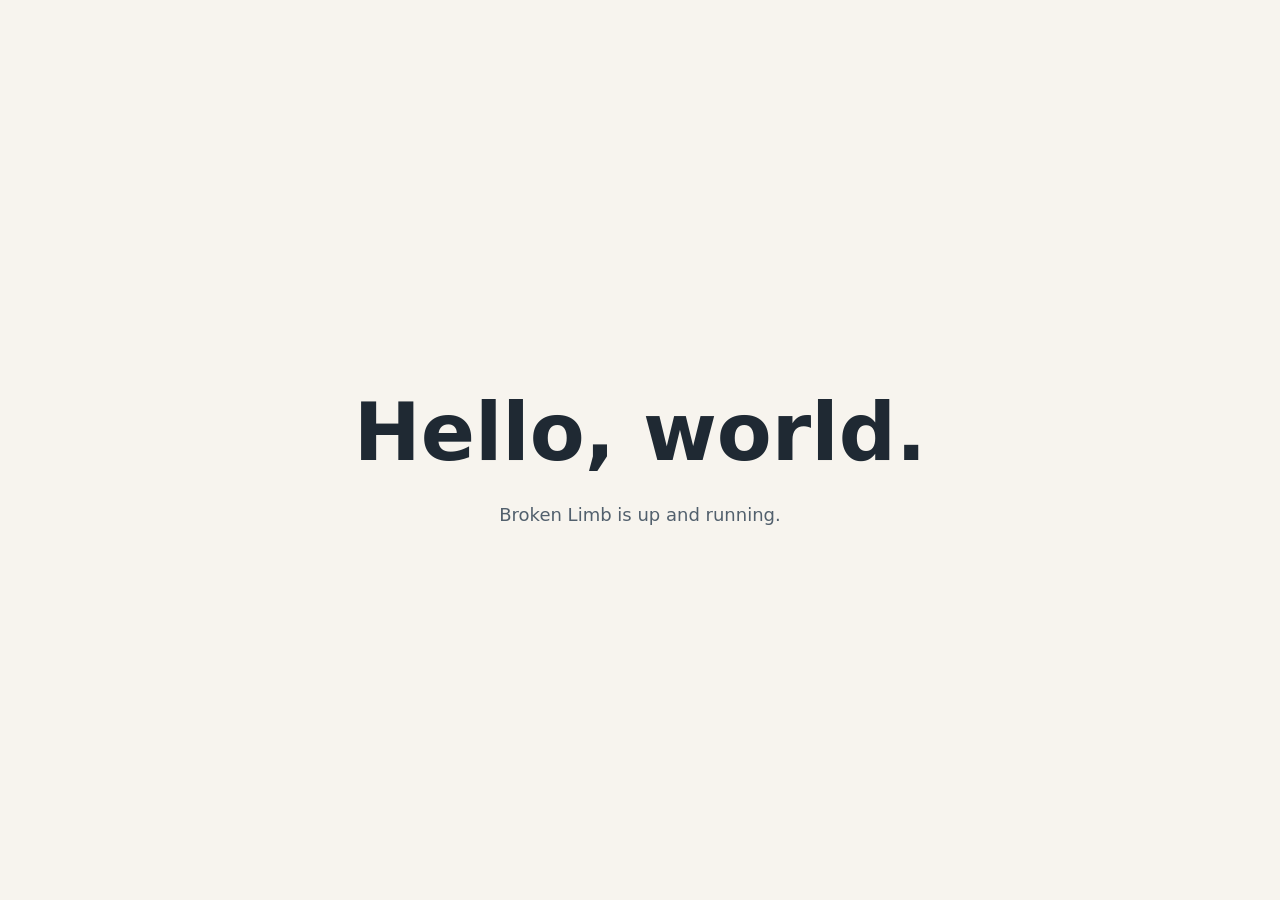
==== index.html @ b92137a3 "Add Hello World page" ====
<!doctype html>
<html lang="en">
<head>
  <meta charset="utf-8">
  <meta name="viewport" content="width=device-width, initial-scale=1">
  <title>Broken Limb</title>
  <style>
    body { margin: 0; min-height: 100vh; display: grid; place-items: center; background: #f7f4ee; color: #1f2933; font: 18px/1.5 system-ui, sans-serif; }
    main { text-align: center; padding: 2rem; }
    h1 { margin: 0 0 .5rem; font-size: clamp(2.5rem, 9vw, 5rem); }
    p { margin: 0; color: #52606d; }
  </style>
</head>
<body>
  <main>
    <h1>Hello, world.</h1>
    <p>Broken Limb is up and running.</p>
  </main>
</body>
</html>
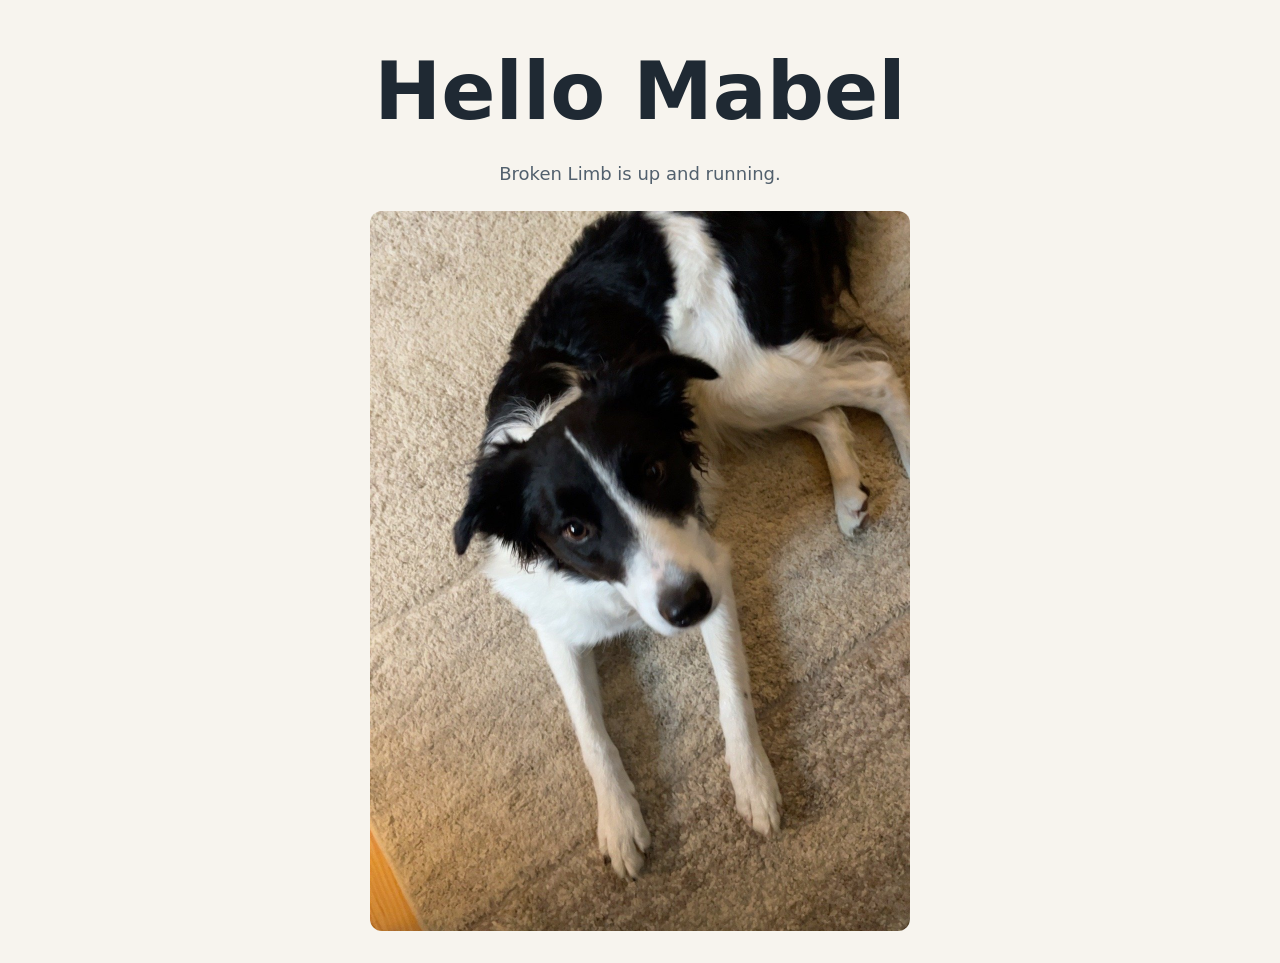
==== commit 82a189f2: "Say hello to Mabel and add her photo" ====
--- a/index.html
+++ b/index.html
@@ -8,13 +8,15 @@
     body { margin: 0; min-height: 100vh; display: grid; place-items: center; background: #f7f4ee; color: #1f2933; font: 18px/1.5 system-ui, sans-serif; }
     main { text-align: center; padding: 2rem; }
     h1 { margin: 0 0 .5rem; font-size: clamp(2.5rem, 9vw, 5rem); }
+    img { display: block; width: min(100%, 540px); height: auto; margin: 1.5rem auto 0; border-radius: 12px; }
     p { margin: 0; color: #52606d; }
   </style>
 </head>
 <body>
   <main>
-    <h1>Hello, world.</h1>
+    <h1>Hello Mabel</h1>
     <p>Broken Limb is up and running.</p>
+    <img src="mabel.jpg" alt="Mabel, a black and white Border Collie, lying on the carpet." width="1080" height="1440">
   </main>
 </body>
 </html>
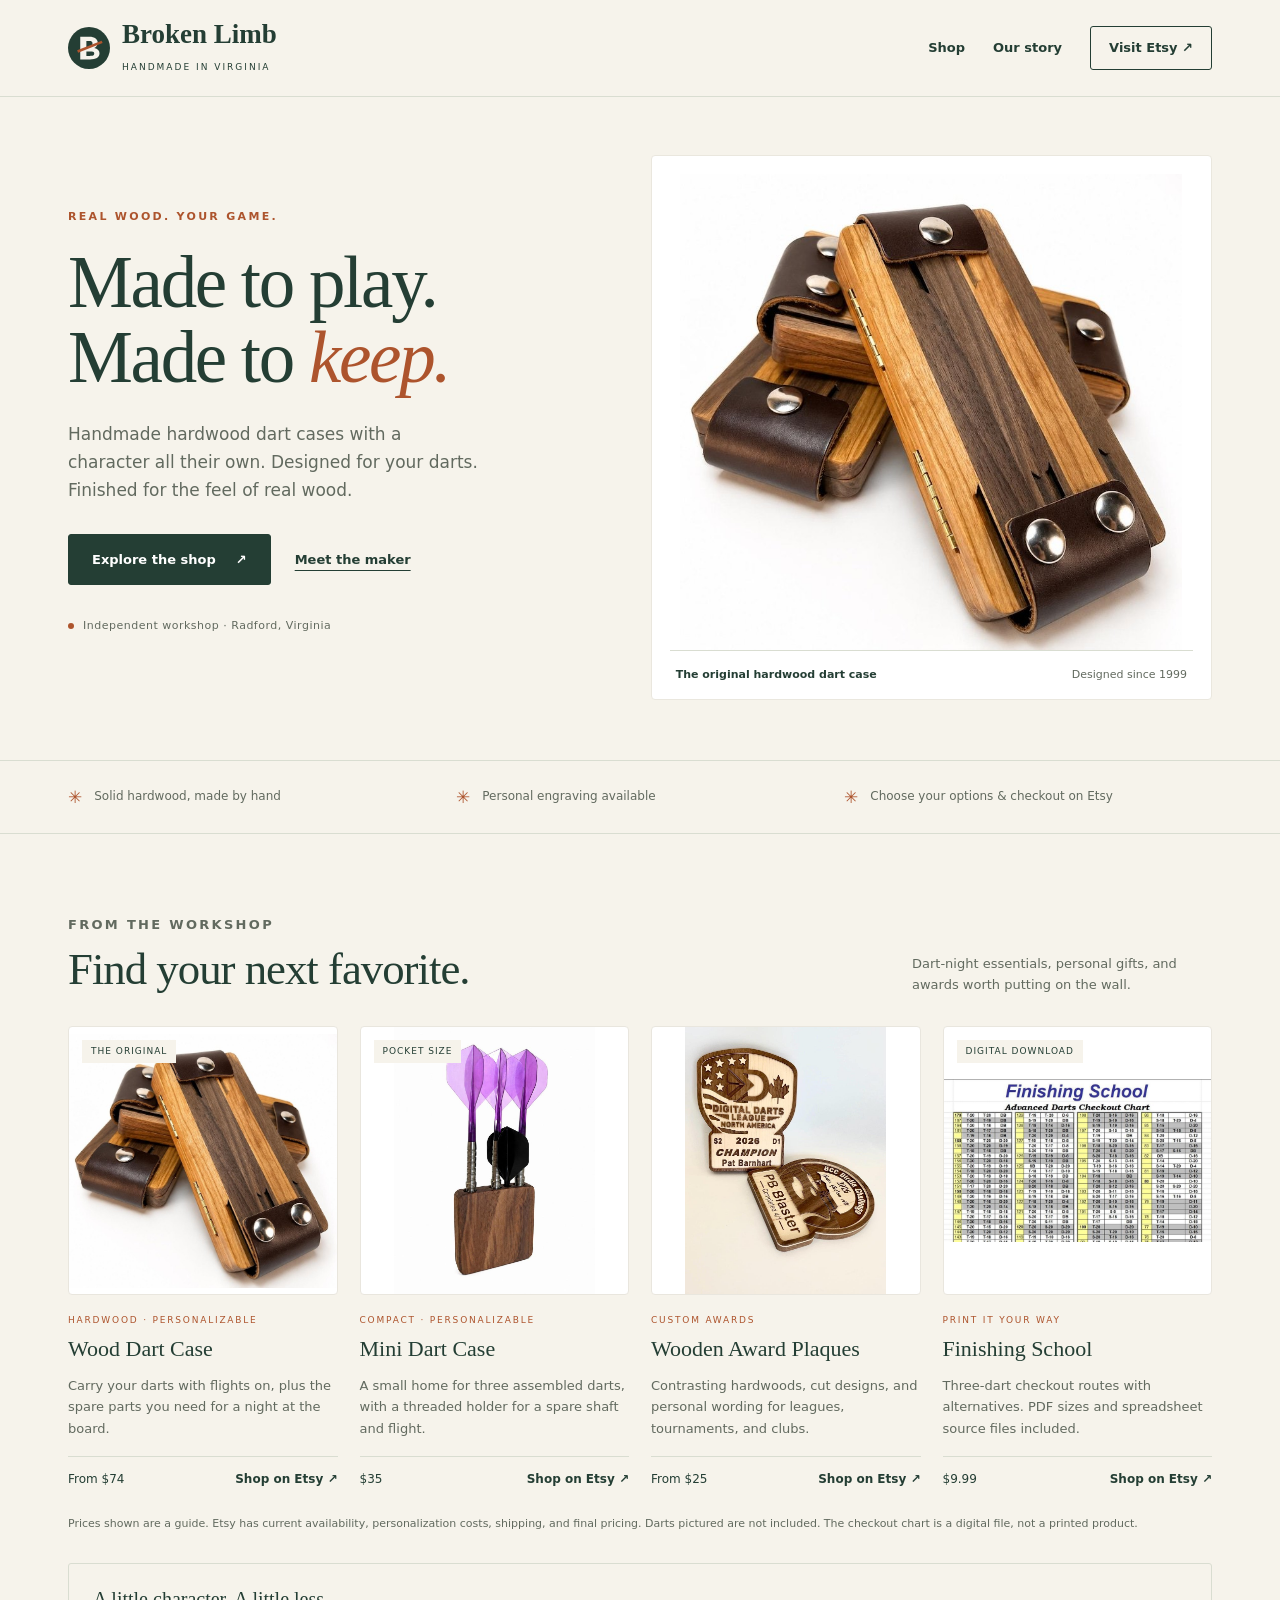
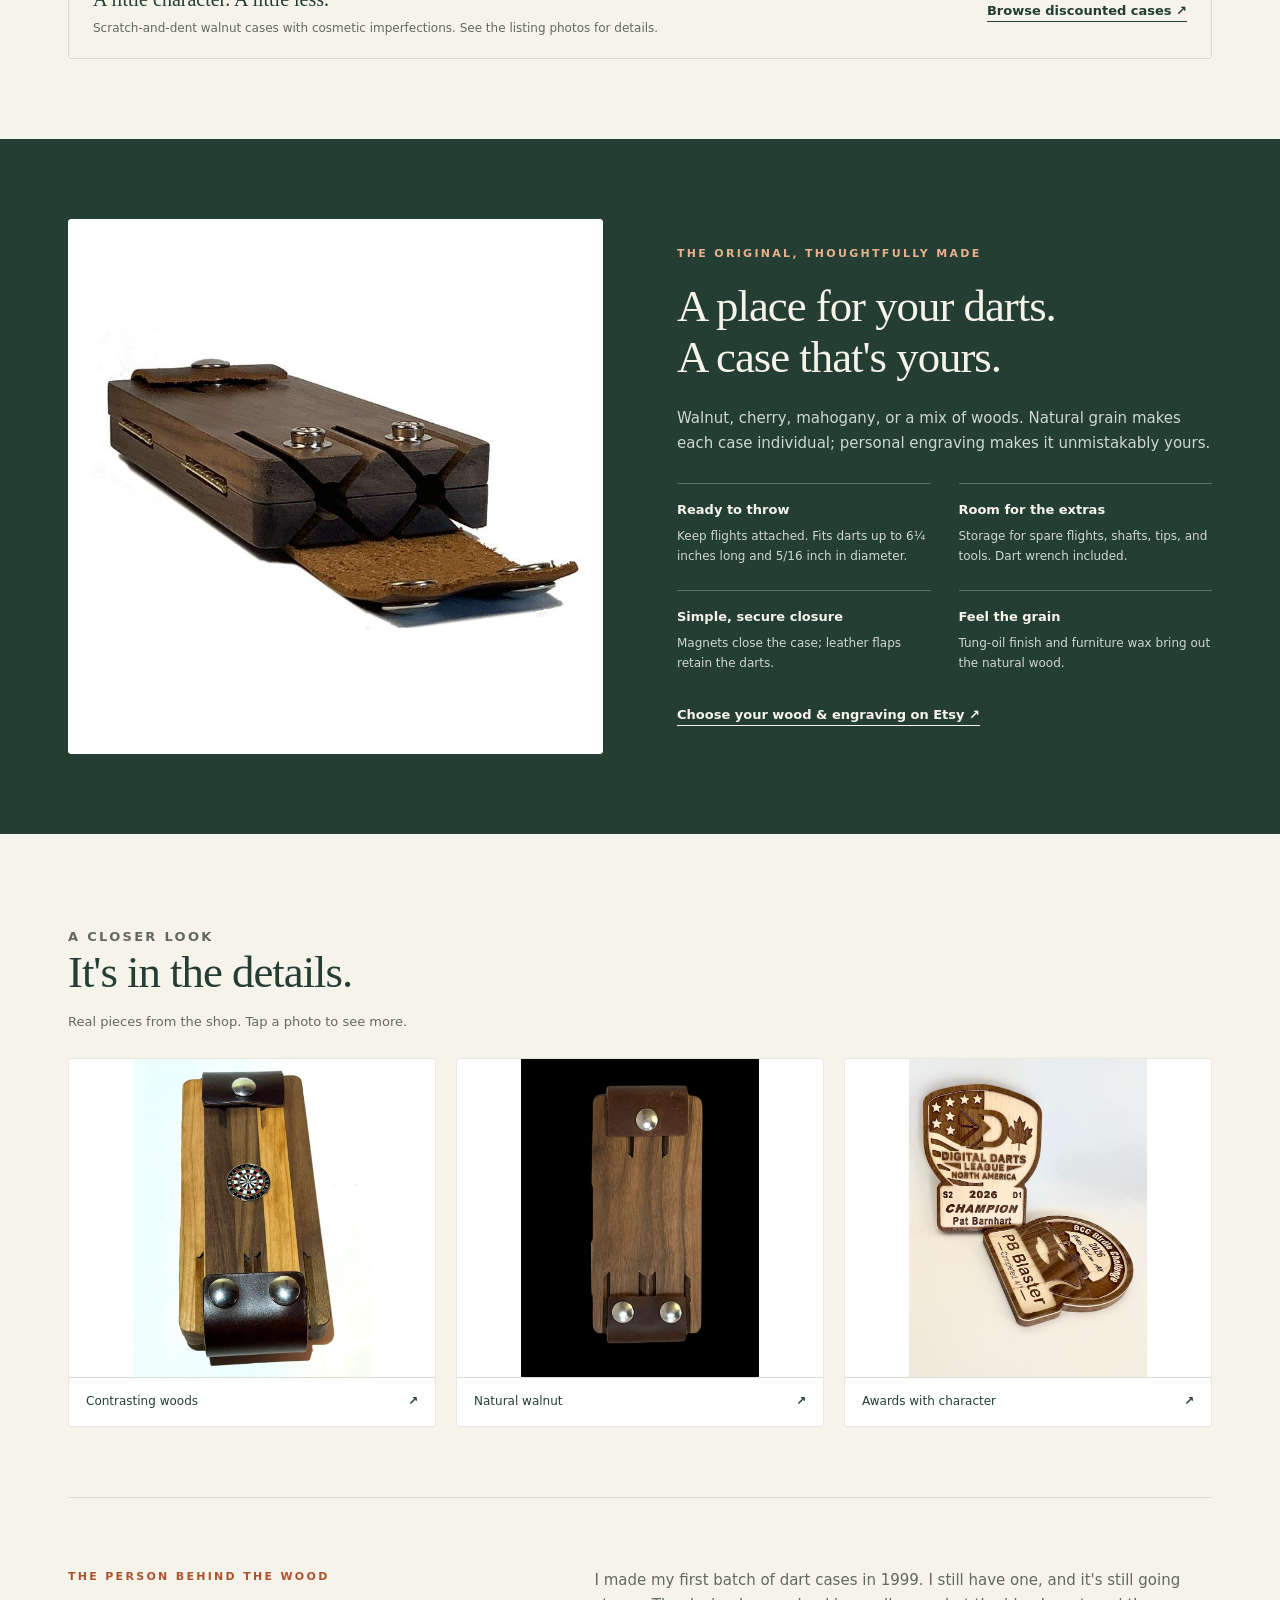
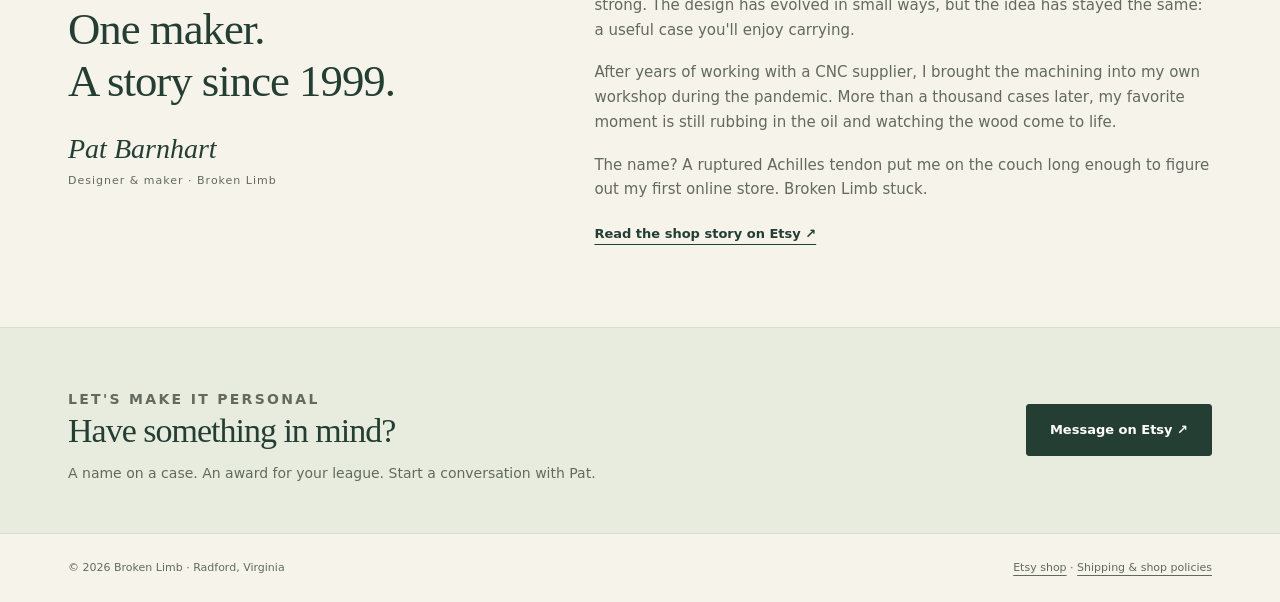
==== commit 0d791e1f: "Build Broken Limb storefront with Etsy product photos and shop story" ====
--- a/index.html
+++ b/index.html
@@ -1,22 +1,38 @@
 <!doctype html>
 <html lang="en">
 <head>
-  <meta charset="utf-8">
-  <meta name="viewport" content="width=device-width, initial-scale=1">
-  <title>Broken Limb</title>
-  <style>
-    body { margin: 0; min-height: 100vh; display: grid; place-items: center; background: #f7f4ee; color: #1f2933; font: 18px/1.5 system-ui, sans-serif; }
-    main { text-align: center; padding: 2rem; }
-    h1 { margin: 0 0 .5rem; font-size: clamp(2.5rem, 9vw, 5rem); }
-    img { display: block; width: min(100%, 540px); height: auto; margin: 1.5rem auto 0; border-radius: 12px; }
-    p { margin: 0; color: #52606d; }
-  </style>
+<meta charset="utf-8"><meta name="viewport" content="width=device-width,initial-scale=1">
+<title>Broken Limb | Handmade Wood Dart Cases & Custom Awards</title>
+<meta name="description" content="Handmade hardwood dart cases, pocket-size mini cases, custom wooden awards, and darts checkout charts from Broken Limb in Radford, Virginia. Shop on Etsy.">
+<meta name="theme-color" content="#243e34">
+<meta property="og:title" content="Broken Limb — Made for your game."><meta property="og:description" content="Handmade wood dart cases and custom awards. Designed by Pat Barnhart. Made in Virginia."><meta property="og:image" content="https://pbarnhart1.github.io/broken-limb/assets/dart-case.jpg">
+<link rel="icon" href="assets/mark.svg" type="image/svg+xml">
+<style>
+:root{--paper:#f6f3eb;--ink:#243e34;--muted:#626a5f;--line:#d9ddd1;--accent:#ad542d;--white:#fff;--serif:Georgia,'Times New Roman',serif}*{box-sizing:border-box}html{scroll-behavior:smooth;scroll-padding-top:100px}body{margin:0;background:var(--paper);color:var(--ink);font:16px/1.65 system-ui,-apple-system,BlinkMacSystemFont,'Segoe UI',sans-serif}a{color:inherit}img{display:block;width:100%;height:auto}button{font:inherit}a,button{-webkit-tap-highlight-color:transparent}a:focus-visible,button:focus-visible,summary:focus-visible{outline:3px solid var(--accent);outline-offset:5px}.skip{position:absolute;left:12px;top:-70px;background:white;padding:10px;z-index:10}.skip:focus{top:10px}.wrap{max-width:1240px;margin:auto;padding:0 48px}header{border-bottom:1px solid var(--line);background:var(--paper)}.nav{min-height:96px;display:flex;align-items:center;justify-content:space-between;gap:24px}.brand{text-decoration:none;display:flex;align-items:center;gap:12px}.brand img{width:42px;height:42px}.brand strong{font-family:var(--serif);font-size:27px;line-height:1}.brand small{display:block;letter-spacing:2px;text-transform:uppercase;font-size:9px;margin-top:8px}.navlinks{display:flex;align-items:center;gap:28px;font-size:13px;font-weight:600}.navlinks a{text-decoration:none}.navlinks a:hover{color:var(--accent)}.navlinks .navshop{border:1px solid var(--ink);padding:10px 18px;border-radius:3px}.eyebrow{font-size:11px;font-weight:700;letter-spacing:2.3px;text-transform:uppercase;color:var(--accent);margin:0 0 18px}.hero{display:grid;grid-template-columns:1fr 1.05fr;align-items:center;gap:48px;padding-top:58px;padding-bottom:60px}.hero h1{font:normal clamp(46px,5.7vw,76px)/1.03 var(--serif);letter-spacing:-2.3px;margin:0 0 25px}.hero h1 em{font-weight:normal;color:var(--accent)}.lede{max-width:420px;font-size:17px;color:var(--muted);margin:0 0 30px}.button{display:inline-flex;align-items:center;justify-content:center;gap:20px;background:var(--ink);color:white;text-decoration:none;padding:14px 23px;font-size:13px;font-weight:650;border:1px solid var(--ink);border-radius:3px;transition:background .2s}.button:hover{background:#385746}.button.light{background:var(--paper);color:var(--ink)}.button.light:hover{background:white}.textlink{font-size:13px;font-weight:650;text-underline-offset:6px}.herolinks{display:flex;align-items:center;flex-wrap:wrap;gap:24px}.made{display:flex;align-items:center;gap:9px;font-size:11px;letter-spacing:.5px;color:var(--muted);margin-top:32px}.made:before{content:'';width:6px;height:6px;border-radius:50%;background:var(--accent)}.herofigure{margin:0;background:white;border:1px solid #eae7de;padding:18px 18px 0;border-radius:4px;position:relative}.herofigure img{aspect-ratio:1.1;object-fit:contain}.herofigure figcaption{padding:15px 6px;display:flex;align-items:center;justify-content:space-between;font-size:11px;border-top:1px solid var(--line);color:var(--muted)}.herofigure figcaption strong{color:var(--ink);font-weight:600}.promise{border-top:1px solid var(--line);border-bottom:1px solid var(--line)}.promises{display:grid;grid-template-columns:repeat(3,1fr);padding-top:22px;padding-bottom:22px;gap:20px}.promises div{font-size:12px;color:var(--muted);display:flex;align-items:center;gap:12px}.promises b{font-size:17px;color:var(--accent);font-weight:400}.section{padding-top:80px;padding-bottom:80px}.sectionhead{display:flex;align-items:end;justify-content:space-between;gap:24px;margin-bottom:30px}.sectionhead .eyebrow{margin-bottom:9px}h2{font:normal clamp(32px,3.5vw,46px)/1.15 var(--serif);letter-spacing:-1px;margin:0}h3{font:normal 24px/1.2 var(--serif);margin:0}.sectionhead p{font-size:13px;color:var(--muted);max-width:300px;margin:0}.products{display:grid;grid-template-columns:repeat(4,1fr);gap:22px}.product{min-width:0}.productphoto{display:block;border:1px solid #e9e6de;background:white;border-radius:4px;overflow:hidden;position:relative}.productphoto img{aspect-ratio:1;object-fit:contain;transition:transform .25s}.productphoto:hover img{transform:scale(1.035)}.tag{position:absolute;top:13px;left:13px;background:var(--paper);padding:4px 9px;font-size:9px;letter-spacing:1px;text-transform:uppercase;z-index:1}.producttype{font-size:9px;letter-spacing:1.8px;text-transform:uppercase;color:var(--accent);margin:18px 0 8px}.product h3{font-size:22px}.product p{font-size:13px;color:var(--muted);margin:12px 0 17px}.productfoot{display:flex;align-items:center;justify-content:space-between;gap:10px;font-size:12px;border-top:1px solid var(--line);padding-top:13px}.productfoot a{font-weight:650;text-decoration:none}.productfoot a:hover{text-decoration:underline}.price{white-space:nowrap}.shopnote{font-size:11px;color:var(--muted);margin:25px 0 0}.outlet{margin-top:30px;display:flex;align-items:center;justify-content:space-between;gap:24px;padding:19px 24px;border:1px solid var(--line);border-radius:3px}.outlet p{margin:3px 0 0;font-size:12px;color:var(--muted)}.outlet strong{font-family:var(--serif);font-size:20px;font-weight:400}.detail{background:var(--ink);color:var(--paper)}.detailgrid{display:grid;grid-template-columns:1fr 1fr;gap:74px;align-items:center}.detail .eyebrow{color:#e9b08d}.detailphoto{background:white;border-radius:4px;overflow:hidden}.detailphoto img{aspect-ratio:1;object-fit:contain}.detailintro{font-size:15px;color:#ced8cc;margin:22px 0 28px}.features{display:grid;grid-template-columns:1fr 1fr;gap:24px 28px;margin-bottom:28px}.feature{border-top:1px solid #5b7064;padding-top:15px}.feature strong{font-size:13px;display:block;margin-bottom:6px}.feature span{font-size:12px;color:#ced8cc;display:block}.detail .textlink{color:var(--paper)}.galleryheading{margin-bottom:26px}.galleryheading p{color:var(--muted);font-size:13px;margin:12px 0 0}.gallery{display:grid;grid-template-columns:repeat(3,1fr);gap:20px}.gallery button{padding:0;background:white;border:1px solid #e9e6de;border-radius:4px;overflow:hidden;cursor:zoom-in;text-align:left;color:var(--ink)}.gallery img{aspect-ratio:1.15;object-fit:contain}.gallery span{display:flex;justify-content:space-between;padding:14px 17px;font-size:12px;border-top:1px solid var(--line)}.about{border-top:1px solid var(--line);padding-top:70px;display:grid;grid-template-columns:.85fr 1.15fr;gap:70px;margin-top:70px}.aboutcopy p{color:var(--muted);font-size:15px;margin:0 0 18px}.signature{font:italic 28px var(--serif);margin-top:26px}.signature small{font:11px system-ui;display:block;margin-top:9px;color:var(--muted);letter-spacing:1px}.contact{background:#e8ecdf;border-top:1px solid var(--line);border-bottom:1px solid var(--line)}.contactgrid{padding-top:48px;padding-bottom:48px;display:flex;justify-content:space-between;align-items:center;gap:35px}.contact h2{font-size:34px}.contact p{font-size:14px;color:var(--muted);margin:12px 0 0}.foot{padding-top:25px;padding-bottom:25px;display:flex;align-items:center;justify-content:space-between;font-size:11px;color:var(--muted);gap:20px}.foot a{text-underline-offset:4px}dialog{border:0;padding:20px;border-radius:5px;background:var(--paper);max-width:min(850px,92vw);max-height:92vh}dialog::backdrop{background:#10291fca}dialog img{width:auto;max-width:100%;max-height:70vh;margin:auto}dialog .dialogbar{display:flex;align-items:center;justify-content:space-between;gap:22px;margin-bottom:15px;font-size:13px}dialog button{padding:6px 13px;cursor:pointer;border:1px solid var(--ink);background:transparent;color:var(--ink);border-radius:3px}
+@media(max-width:1000px){.wrap{padding-left:30px;padding-right:30px}.hero{gap:30px}.products{grid-template-columns:repeat(2,1fr);gap:35px 24px}.detailgrid{gap:38px}}@media(max-width:650px){.wrap{padding-left:22px;padding-right:22px}.nav{min-height:82px;gap:14px}.brand strong{font-size:23px}.brand img{width:33px;height:33px}.brand small{font-size:8px;letter-spacing:1.2px}.navlinks{gap:15px;font-size:12px}.navlinks .navshop{display:none}.hero{grid-template-columns:1fr;padding-top:40px;padding-bottom:36px;gap:32px}.hero h1{font-size:56px}.lede{font-size:16px;max-width:100%}.herofigure img{aspect-ratio:1.2}.promises{grid-template-columns:1fr;padding-top:20px;padding-bottom:20px;gap:12px}.section{padding-top:50px;padding-bottom:50px}.sectionhead{display:block}.sectionhead p{margin-top:16px;max-width:100%}.products{gap:29px 15px}.product h3{font-size:20px}.product p{font-size:12px}.productfoot{display:block;font-size:12px}.price{display:block;margin-bottom:7px}.tag{font-size:8px;top:8px;left:8px}.outlet{align-items:start;flex-direction:column;gap:12px;padding:18px}.detailgrid{grid-template-columns:1fr;gap:32px}.detailphoto img{aspect-ratio:1.25}.features{gap:20px}.gallery{grid-template-columns:1fr}.gallery img{aspect-ratio:1.2}.about{grid-template-columns:1fr;gap:25px;margin-top:45px;padding-top:45px}.contactgrid{display:block;padding-top:38px;padding-bottom:38px}.contact .button{margin-top:23px}.foot{align-items:start;flex-direction:column;gap:8px}.hero h1{letter-spacing:-1.5px}}@media(prefers-reduced-motion:reduce){html{scroll-behavior:auto}*{transition:none!important}}
+</style>
 </head>
 <body>
-  <main>
-    <h1>Hello Mabel</h1>
-    <p>Broken Limb is up and running.</p>
-    <img src="mabel.jpg" alt="Mabel, a black and white Border Collie, lying on the carpet." width="1080" height="1440">
-  </main>
-</body>
-</html>
+<a class="skip" href="#main">Skip to content</a>
+<header><div class="wrap nav"><a class="brand" href="#" aria-label="Broken Limb home"><img src="assets/mark.svg" alt="" width="42" height="42"><span><strong>Broken Limb</strong><small>Handmade in Virginia</small></span></a><nav class="navlinks" aria-label="Main navigation"><a href="#shop">Shop</a><a href="#story">Our story</a><a class="navshop" href="https://www.etsy.com/shop/BrokenLimb">Visit Etsy ↗</a></nav></div></header>
+<main id="main">
+<section class="wrap hero" aria-labelledby="hero-title"><div><p class="eyebrow">Real wood. Your game.</p><h1 id="hero-title">Made to play.<br>Made to <em>keep.</em></h1><p class="lede">Handmade hardwood dart cases with a character all their own. Designed for your darts. Finished for the feel of real wood.</p><div class="herolinks"><a class="button" href="#shop">Explore the shop <span aria-hidden="true">↗</span></a><a class="textlink" href="#story">Meet the maker</a></div><p class="made">Independent workshop · Radford, Virginia</p></div><figure class="herofigure"><img src="assets/dart-case.jpg" alt="Three handcrafted wood dart cases with contrasting wood grain and leather closures" width="794" height="794" fetchpriority="high"><figcaption><strong>The original hardwood dart case</strong><span>Designed since 1999</span></figcaption></figure></section>
+<div class="promise"><div class="wrap promises"><div><b aria-hidden="true">✳</b> Solid hardwood, made by hand</div><div><b aria-hidden="true">✳</b> Personal engraving available</div><div><b aria-hidden="true">✳</b> Choose your options & checkout on Etsy</div></div></div>
+<section id="shop" class="wrap section" aria-labelledby="shop-title"><div class="sectionhead"><div><p class="eyebrow">From the workshop</p><h2 id="shop-title">Find your next favorite.</h2></div><p>Dart-night essentials, personal gifts, and awards worth putting on the wall.</p></div>
+<div class="products">
+<article class="product"><a class="productphoto" href="https://www.etsy.com/listing/482516298/custom-wood-dart-case-by-broken-limb" aria-label="Shop hardwood dart cases on Etsy"><span class="tag">The original</span><img src="assets/dart-case.jpg" alt="Full-size hardwood dart cases with leather flaps" loading="lazy"></a><div class="producttype">Hardwood · Personalizable</div><h3>Wood Dart Case</h3><p>Carry your darts with flights on, plus the spare parts you need for a night at the board.</p><div class="productfoot"><span class="price">From $74</span><a href="https://www.etsy.com/listing/482516298/custom-wood-dart-case-by-broken-limb">Shop on Etsy ↗</a></div></article>
+<article class="product"><a class="productphoto" href="https://www.etsy.com/listing/4564079966/custom-mini-dart-case-by-broken-limb" aria-label="Shop mini dart cases on Etsy"><span class="tag">Pocket size</span><img src="assets/mini-case.jpg" alt="Walnut mini case holding three darts with purple flights and a spare shaft" loading="lazy"></a><div class="producttype">Compact · Personalizable</div><h3>Mini Dart Case</h3><p>A small home for three assembled darts, with a threaded holder for a spare shaft and flight.</p><div class="productfoot"><span class="price">$35</span><a href="https://www.etsy.com/listing/4564079966/custom-mini-dart-case-by-broken-limb">Shop on Etsy ↗</a></div></article>
+<article class="product"><a class="productphoto" href="https://www.etsy.com/listing/4558911285/custom-wooden-award-plaque-league" aria-label="Shop custom wooden award plaques on Etsy"><img src="assets/plaques.jpg" alt="Layered wooden darts league and golf achievement award plaques" loading="lazy"></a><div class="producttype">Custom awards</div><h3>Wooden Award Plaques</h3><p>Contrasting hardwoods, cut designs, and personal wording for leagues, tournaments, and clubs.</p><div class="productfoot"><span class="price">From $25</span><a href="https://www.etsy.com/listing/4558911285/custom-wooden-award-plaque-league">Shop on Etsy ↗</a></div></article>
+<article class="product"><a class="productphoto" href="https://www.etsy.com/listing/4442777002/darts-checkout-chart-3-dart-outs-with" aria-label="Buy the digital darts checkout chart on Etsy"><span class="tag">Digital download</span><img src="assets/chart.jpg" alt="Finishing School darts checkout chart showing routes to finish a game" loading="lazy"></a><div class="producttype">Print it your way</div><h3>Finishing School</h3><p>Three-dart checkout routes with alternatives. PDF sizes and spreadsheet source files included.</p><div class="productfoot"><span class="price">$9.99</span><a href="https://www.etsy.com/listing/4442777002/darts-checkout-chart-3-dart-outs-with">Shop on Etsy ↗</a></div></article>
+</div><p class="shopnote">Prices shown are a guide. Etsy has current availability, personalization costs, shipping, and final pricing. Darts pictured are not included. The checkout chart is a digital file, not a printed product.</p>
+<div class="outlet"><div><strong>A little character. A little less.</strong><p>Scratch-and-dent walnut cases with cosmetic imperfections. See the listing photos for details.</p></div><a class="textlink" href="https://www.etsy.com/listing/4406843779/scratch-and-dent-walnut-dart-case-by">Browse discounted cases ↗</a></div></section>
+<section class="detail section" aria-labelledby="detail-title"><div class="wrap detailgrid"><div class="detailphoto"><img src="assets/case-open.jpg" alt="Side view of a wood dart case with its leather flap open" loading="lazy"></div><div><p class="eyebrow">The original, thoughtfully made</p><h2 id="detail-title">A place for your darts.<br>A case that's yours.</h2><p class="detailintro">Walnut, cherry, mahogany, or a mix of woods. Natural grain makes each case individual; personal engraving makes it unmistakably yours.</p><div class="features"><div class="feature"><strong>Ready to throw</strong><span>Keep flights attached. Fits darts up to 6¼ inches long and 5/16 inch in diameter.</span></div><div class="feature"><strong>Room for the extras</strong><span>Storage for spare flights, shafts, tips, and tools. Dart wrench included.</span></div><div class="feature"><strong>Simple, secure closure</strong><span>Magnets close the case; leather flaps retain the darts.</span></div><div class="feature"><strong>Feel the grain</strong><span>Tung-oil finish and furniture wax bring out the natural wood.</span></div></div><a class="textlink" href="https://www.etsy.com/listing/482516298/custom-wood-dart-case-by-broken-limb">Choose your wood & engraving on Etsy ↗</a></div></div></section>
+<section class="wrap section" aria-labelledby="gallery-title"><div class="galleryheading"><p class="eyebrow">A closer look</p><h2 id="gallery-title">It's in the details.</h2><p>Real pieces from the shop. Tap a photo to see more.</p></div><div class="gallery"><button type="button" data-photo="assets/multi-wood.jpg" data-caption="Contrasting woods & a dartboard emblem"><img src="assets/multi-wood.jpg" alt="Multi-wood dart case with a dartboard emblem and leather flaps" loading="lazy"><span>Contrasting woods <b aria-hidden="true">↗</b></span></button><button type="button" data-photo="assets/walnut.jpg" data-caption="Walnut grain & leather details"><img src="assets/walnut.jpg" alt="Walnut dart case with visible grain and leather closures" loading="lazy"><span>Natural walnut <b aria-hidden="true">↗</b></span></button><button type="button" data-photo="assets/plaques.jpg" data-caption="Custom awards in layered hardwood"><img src="assets/plaques.jpg" alt="Custom hardwood plaques for darts and golf" loading="lazy"><span>Awards with character <b aria-hidden="true">↗</b></span></button></div>
+<div id="story" class="about"><div><p class="eyebrow">The person behind the wood</p><h2>One maker.<br>A story since 1999.</h2><div class="signature">Pat Barnhart<small>Designer & maker · Broken Limb</small></div></div><div class="aboutcopy"><p>I made my first batch of dart cases in 1999. I still have one, and it's still going strong. The design has evolved in small ways, but the idea has stayed the same: a useful case you'll enjoy carrying.</p><p>After years of working with a CNC supplier, I brought the machining into my own workshop during the pandemic. More than a thousand cases later, my favorite moment is still rubbing in the oil and watching the wood come to life.</p><p>The name? A ruptured Achilles tendon put me on the couch long enough to figure out my first online store. Broken Limb stuck.</p><a class="textlink" href="https://www.etsy.com/shop/BrokenLimb#about">Read the shop story on Etsy ↗</a></div></div></section>
+<section class="contact" aria-labelledby="contact-title"><div class="wrap contactgrid"><div><p class="eyebrow">Let's make it personal</p><h2 id="contact-title">Have something in mind?</h2><p>A name on a case. An award for your league. Start a conversation with Pat.</p></div><a class="button" href="https://www.etsy.com/messages/new?from_action=contact-seller&amp;recipient_id=48315808&amp;referring_id=482516298&amp;referring_type=listing&amp;with_id=48315808">Message on Etsy ↗</a></div></section>
+</main><footer class="wrap foot"><span>© 2026 Broken Limb · Radford, Virginia</span><span><a href="https://www.etsy.com/shop/BrokenLimb">Etsy shop</a> · <a href="https://www.etsy.com/shop/BrokenLimb#policies">Shipping & shop policies</a></span></footer>
+<dialog aria-labelledby="photo-title"><div class="dialogbar"><strong id="photo-title"></strong><button type="button" id="close-photo">Close ×</button></div><img id="large-photo" alt=""></dialog>
+<script>
+const dialog=document.querySelector('dialog');document.querySelectorAll('[data-photo]').forEach(button=>button.addEventListener('click',()=>{document.getElementById('large-photo').src=button.dataset.photo;document.getElementById('large-photo').alt=button.querySelector('img').alt;document.getElementById('photo-title').textContent=button.dataset.caption;dialog.showModal()}));document.getElementById('close-photo').addEventListener('click',()=>dialog.close());dialog.addEventListener('click',e=>{const r=dialog.getBoundingClientRect();if(e.clientX<r.left||e.clientX>r.right||e.clientY<r.top||e.clientY>r.bottom)dialog.close()});
+</script>
+</body></html>
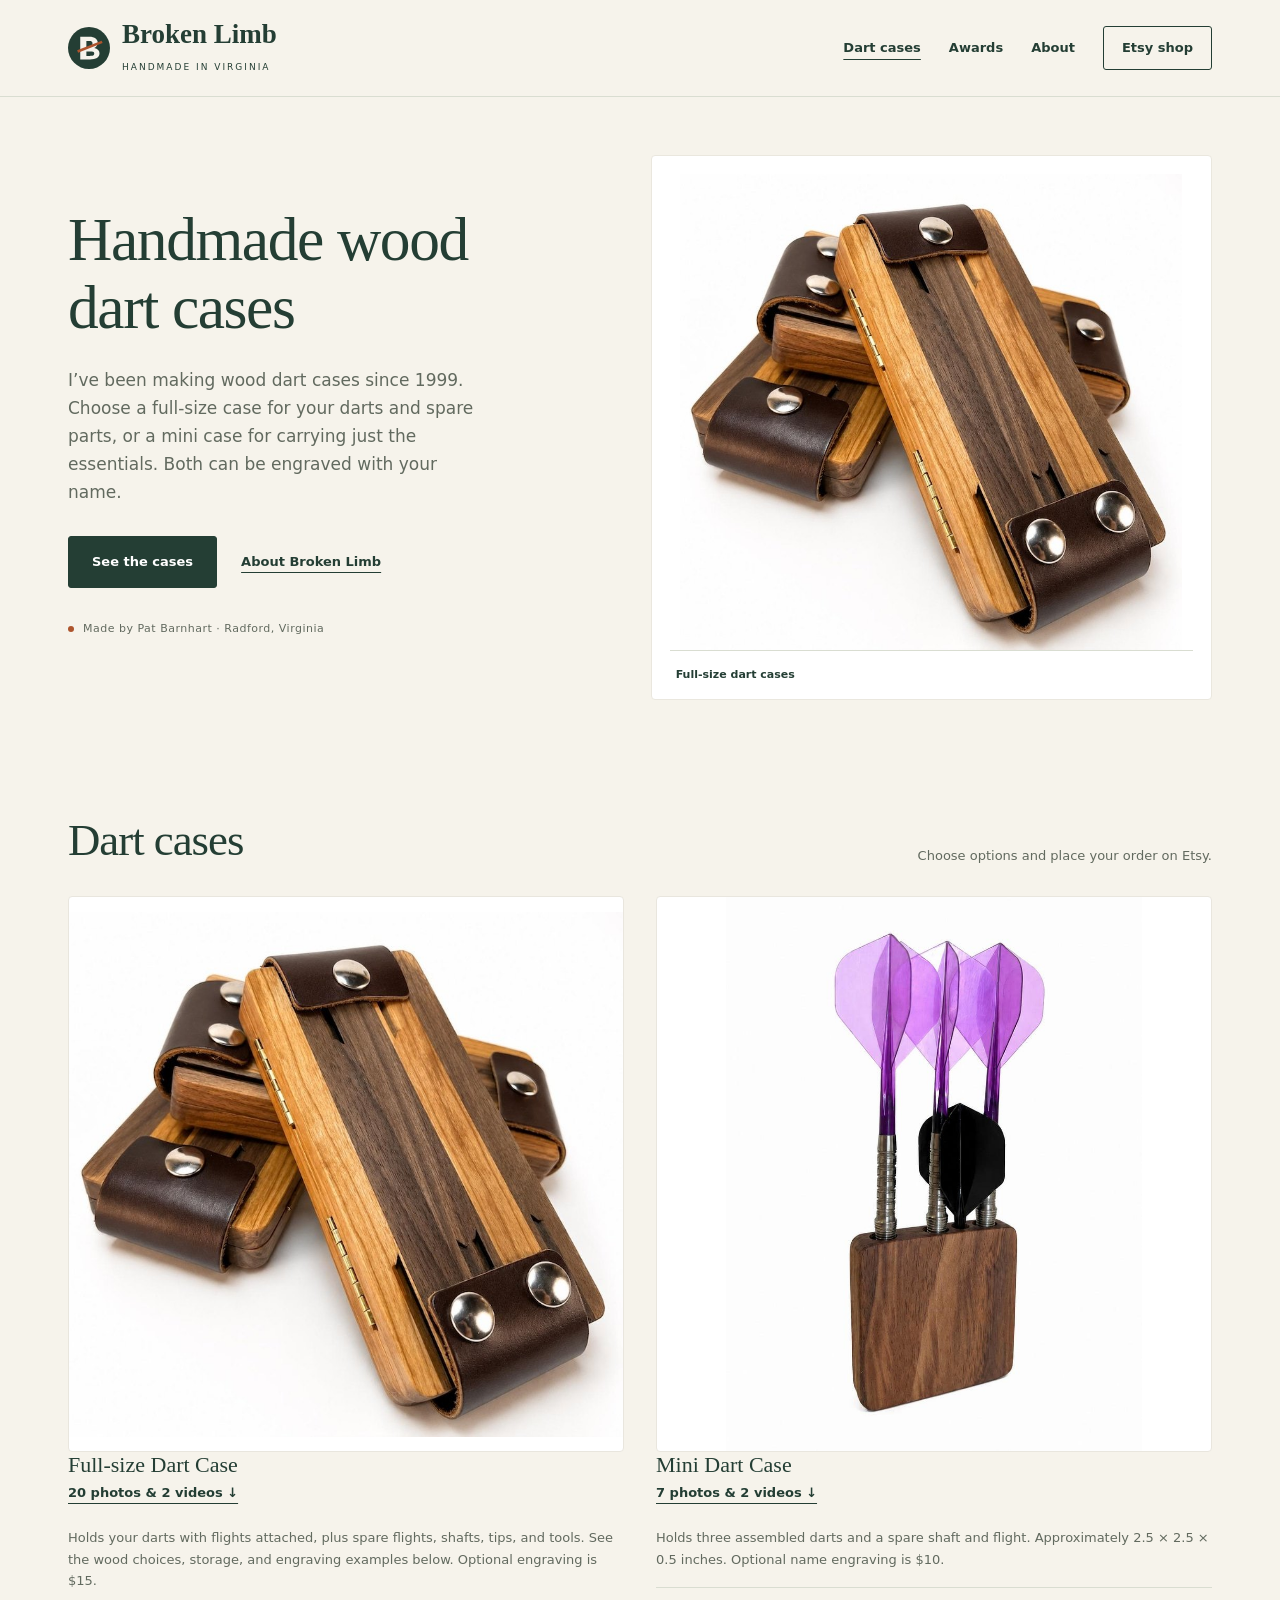
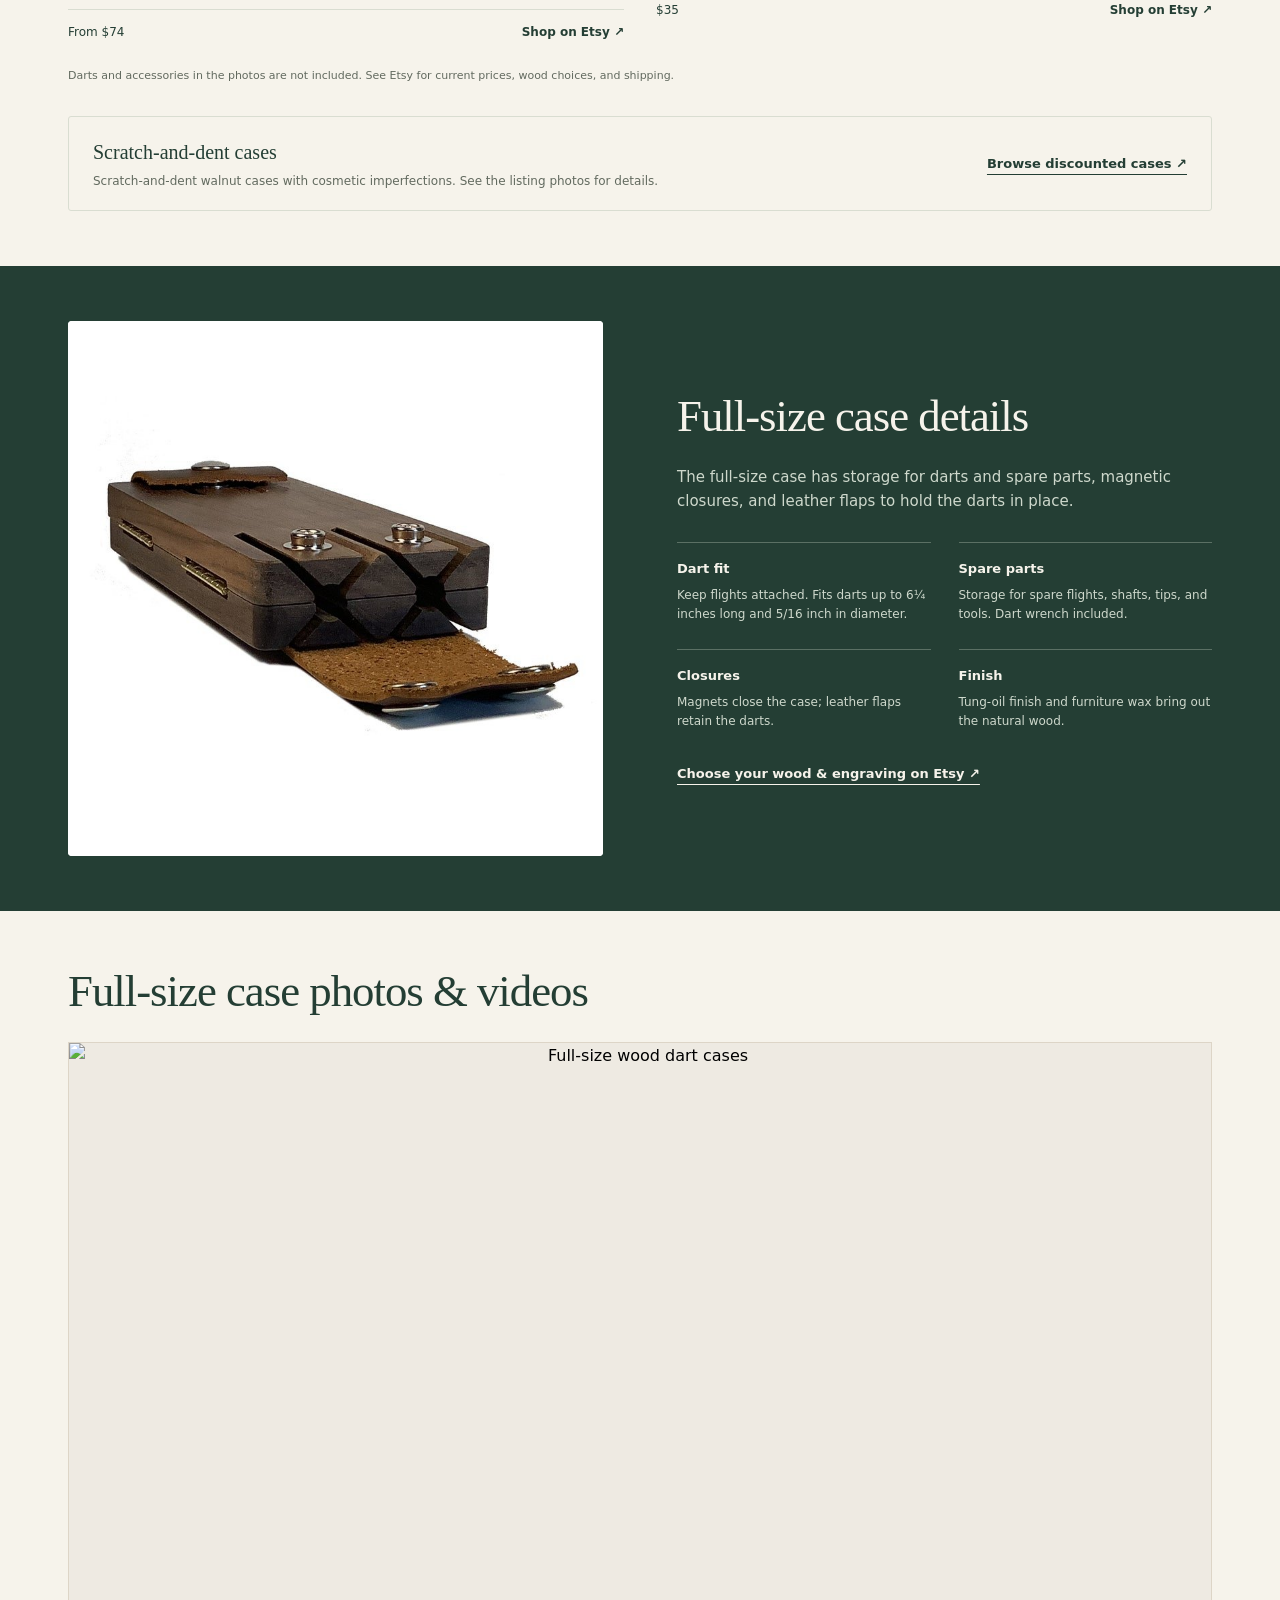
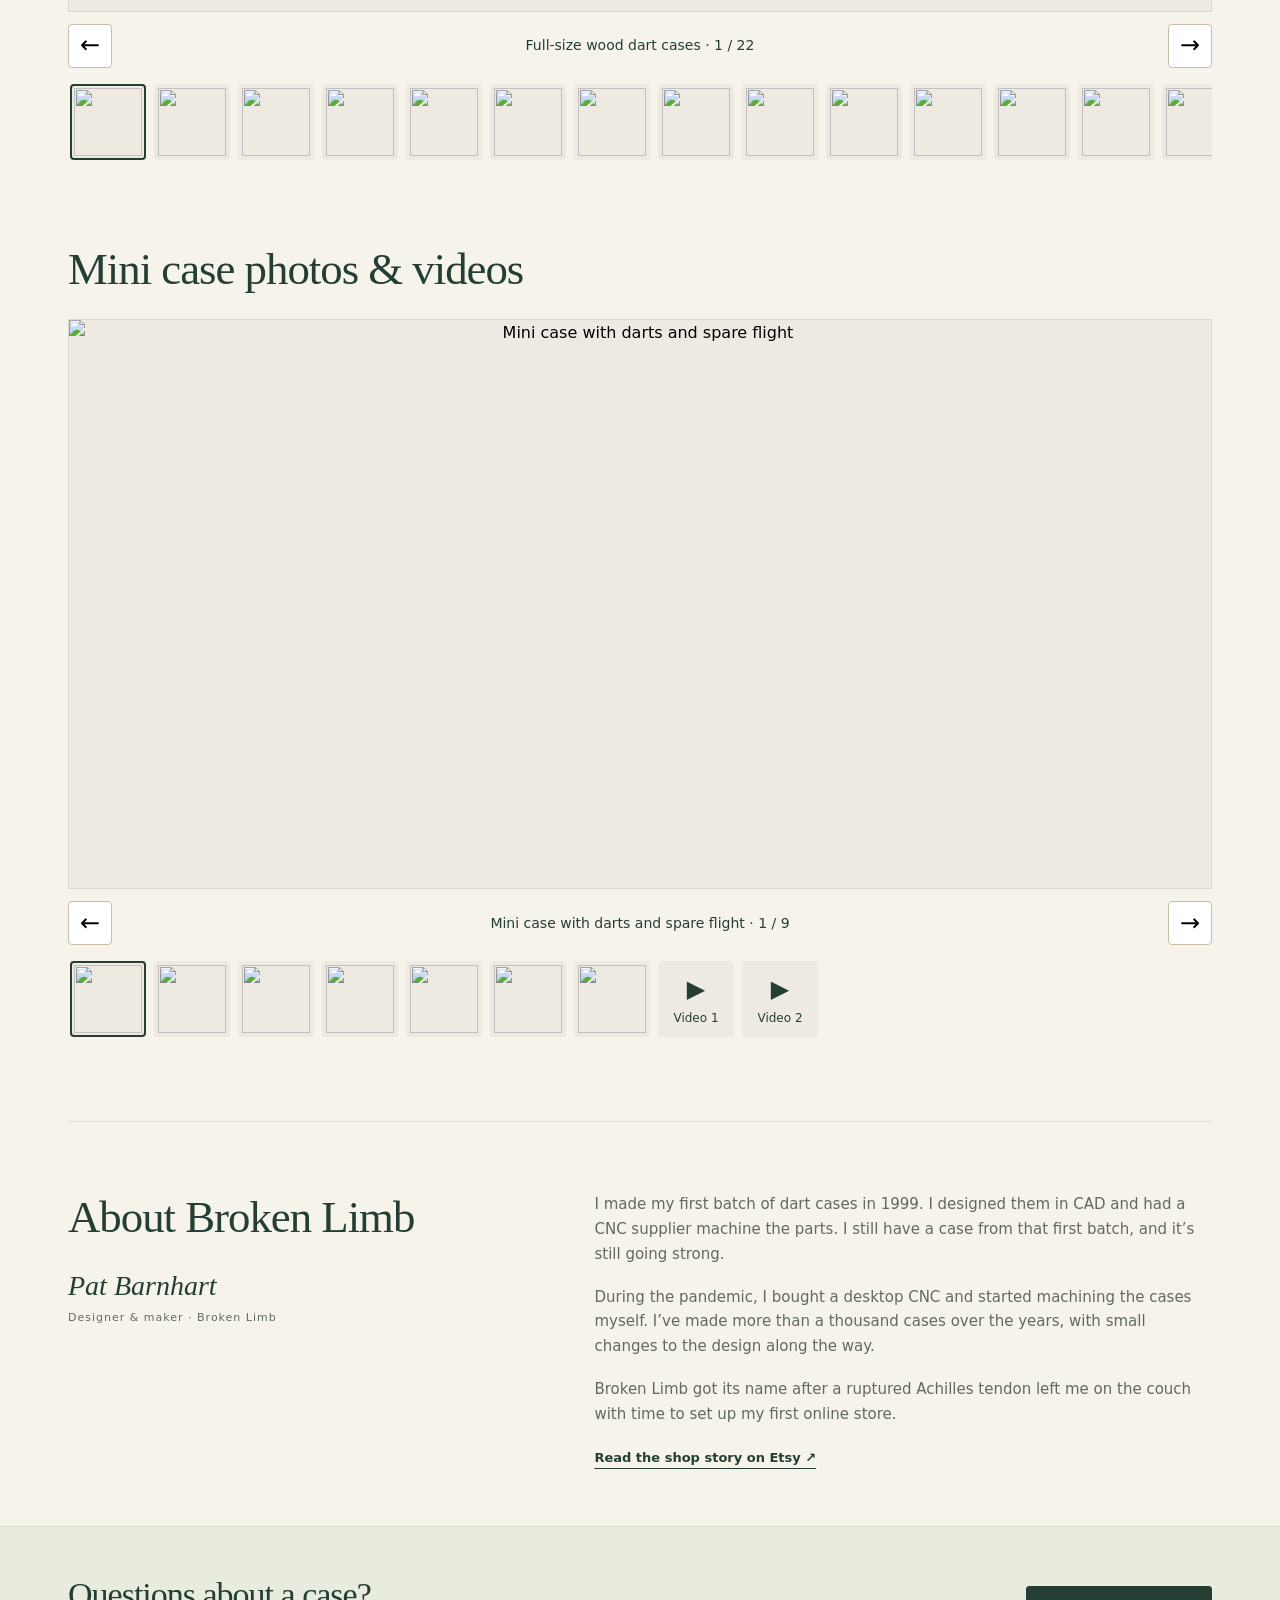
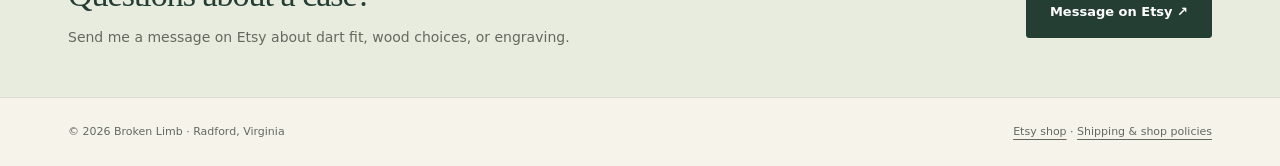
==== commit 628cac74: "Focus storefront on dart cases, separate awards, and add complete product media galleries" ====
--- a/index.html
+++ b/index.html
@@ -2,37 +2,30 @@
 <html lang="en">
 <head>
 <meta charset="utf-8"><meta name="viewport" content="width=device-width,initial-scale=1">
-<title>Broken Limb | Handmade Wood Dart Cases & Custom Awards</title>
-<meta name="description" content="Handmade hardwood dart cases, pocket-size mini cases, custom wooden awards, and darts checkout charts from Broken Limb in Radford, Virginia. Shop on Etsy.">
+<title>Broken Limb | Handmade Wood Dart Cases</title>
+<meta name="description" content="Handmade wood dart cases by Pat Barnhart in Radford, Virginia. Full-size and mini cases with optional engraving. Order through Etsy.">
 <meta name="theme-color" content="#243e34">
-<meta property="og:title" content="Broken Limb — Made for your game."><meta property="og:description" content="Handmade wood dart cases and custom awards. Designed by Pat Barnhart. Made in Virginia."><meta property="og:image" content="https://pbarnhart1.github.io/broken-limb/assets/dart-case.jpg">
+<meta property="og:title" content="Broken Limb | Handmade Wood Dart Cases"><meta property="og:description" content="Full-size and mini wood dart cases, made by Pat Barnhart in Virginia."><meta property="og:image" content="https://pbarnhart1.github.io/broken-limb/assets/dart-case.jpg">
 <link rel="icon" href="assets/mark.svg" type="image/svg+xml">
-<style>
-:root{--paper:#f6f3eb;--ink:#243e34;--muted:#626a5f;--line:#d9ddd1;--accent:#ad542d;--white:#fff;--serif:Georgia,'Times New Roman',serif}*{box-sizing:border-box}html{scroll-behavior:smooth;scroll-padding-top:100px}body{margin:0;background:var(--paper);color:var(--ink);font:16px/1.65 system-ui,-apple-system,BlinkMacSystemFont,'Segoe UI',sans-serif}a{color:inherit}img{display:block;width:100%;height:auto}button{font:inherit}a,button{-webkit-tap-highlight-color:transparent}a:focus-visible,button:focus-visible,summary:focus-visible{outline:3px solid var(--accent);outline-offset:5px}.skip{position:absolute;left:12px;top:-70px;background:white;padding:10px;z-index:10}.skip:focus{top:10px}.wrap{max-width:1240px;margin:auto;padding:0 48px}header{border-bottom:1px solid var(--line);background:var(--paper)}.nav{min-height:96px;display:flex;align-items:center;justify-content:space-between;gap:24px}.brand{text-decoration:none;display:flex;align-items:center;gap:12px}.brand img{width:42px;height:42px}.brand strong{font-family:var(--serif);font-size:27px;line-height:1}.brand small{display:block;letter-spacing:2px;text-transform:uppercase;font-size:9px;margin-top:8px}.navlinks{display:flex;align-items:center;gap:28px;font-size:13px;font-weight:600}.navlinks a{text-decoration:none}.navlinks a:hover{color:var(--accent)}.navlinks .navshop{border:1px solid var(--ink);padding:10px 18px;border-radius:3px}.eyebrow{font-size:11px;font-weight:700;letter-spacing:2.3px;text-transform:uppercase;color:var(--accent);margin:0 0 18px}.hero{display:grid;grid-template-columns:1fr 1.05fr;align-items:center;gap:48px;padding-top:58px;padding-bottom:60px}.hero h1{font:normal clamp(46px,5.7vw,76px)/1.03 var(--serif);letter-spacing:-2.3px;margin:0 0 25px}.hero h1 em{font-weight:normal;color:var(--accent)}.lede{max-width:420px;font-size:17px;color:var(--muted);margin:0 0 30px}.button{display:inline-flex;align-items:center;justify-content:center;gap:20px;background:var(--ink);color:white;text-decoration:none;padding:14px 23px;font-size:13px;font-weight:650;border:1px solid var(--ink);border-radius:3px;transition:background .2s}.button:hover{background:#385746}.button.light{background:var(--paper);color:var(--ink)}.button.light:hover{background:white}.textlink{font-size:13px;font-weight:650;text-underline-offset:6px}.herolinks{display:flex;align-items:center;flex-wrap:wrap;gap:24px}.made{display:flex;align-items:center;gap:9px;font-size:11px;letter-spacing:.5px;color:var(--muted);margin-top:32px}.made:before{content:'';width:6px;height:6px;border-radius:50%;background:var(--accent)}.herofigure{margin:0;background:white;border:1px solid #eae7de;padding:18px 18px 0;border-radius:4px;position:relative}.herofigure img{aspect-ratio:1.1;object-fit:contain}.herofigure figcaption{padding:15px 6px;display:flex;align-items:center;justify-content:space-between;font-size:11px;border-top:1px solid var(--line);color:var(--muted)}.herofigure figcaption strong{color:var(--ink);font-weight:600}.promise{border-top:1px solid var(--line);border-bottom:1px solid var(--line)}.promises{display:grid;grid-template-columns:repeat(3,1fr);padding-top:22px;padding-bottom:22px;gap:20px}.promises div{font-size:12px;color:var(--muted);display:flex;align-items:center;gap:12px}.promises b{font-size:17px;color:var(--accent);font-weight:400}.section{padding-top:80px;padding-bottom:80px}.sectionhead{display:flex;align-items:end;justify-content:space-between;gap:24px;margin-bottom:30px}.sectionhead .eyebrow{margin-bottom:9px}h2{font:normal clamp(32px,3.5vw,46px)/1.15 var(--serif);letter-spacing:-1px;margin:0}h3{font:normal 24px/1.2 var(--serif);margin:0}.sectionhead p{font-size:13px;color:var(--muted);max-width:300px;margin:0}.products{display:grid;grid-template-columns:repeat(4,1fr);gap:22px}.product{min-width:0}.productphoto{display:block;border:1px solid #e9e6de;background:white;border-radius:4px;overflow:hidden;position:relative}.productphoto img{aspect-ratio:1;object-fit:contain;transition:transform .25s}.productphoto:hover img{transform:scale(1.035)}.tag{position:absolute;top:13px;left:13px;background:var(--paper);padding:4px 9px;font-size:9px;letter-spacing:1px;text-transform:uppercase;z-index:1}.producttype{font-size:9px;letter-spacing:1.8px;text-transform:uppercase;color:var(--accent);margin:18px 0 8px}.product h3{font-size:22px}.product p{font-size:13px;color:var(--muted);margin:12px 0 17px}.productfoot{display:flex;align-items:center;justify-content:space-between;gap:10px;font-size:12px;border-top:1px solid var(--line);padding-top:13px}.productfoot a{font-weight:650;text-decoration:none}.productfoot a:hover{text-decoration:underline}.price{white-space:nowrap}.shopnote{font-size:11px;color:var(--muted);margin:25px 0 0}.outlet{margin-top:30px;display:flex;align-items:center;justify-content:space-between;gap:24px;padding:19px 24px;border:1px solid var(--line);border-radius:3px}.outlet p{margin:3px 0 0;font-size:12px;color:var(--muted)}.outlet strong{font-family:var(--serif);font-size:20px;font-weight:400}.detail{background:var(--ink);color:var(--paper)}.detailgrid{display:grid;grid-template-columns:1fr 1fr;gap:74px;align-items:center}.detail .eyebrow{color:#e9b08d}.detailphoto{background:white;border-radius:4px;overflow:hidden}.detailphoto img{aspect-ratio:1;object-fit:contain}.detailintro{font-size:15px;color:#ced8cc;margin:22px 0 28px}.features{display:grid;grid-template-columns:1fr 1fr;gap:24px 28px;margin-bottom:28px}.feature{border-top:1px solid #5b7064;padding-top:15px}.feature strong{font-size:13px;display:block;margin-bottom:6px}.feature span{font-size:12px;color:#ced8cc;display:block}.detail .textlink{color:var(--paper)}.galleryheading{margin-bottom:26px}.galleryheading p{color:var(--muted);font-size:13px;margin:12px 0 0}.gallery{display:grid;grid-template-columns:repeat(3,1fr);gap:20px}.gallery button{padding:0;background:white;border:1px solid #e9e6de;border-radius:4px;overflow:hidden;cursor:zoom-in;text-align:left;color:var(--ink)}.gallery img{aspect-ratio:1.15;object-fit:contain}.gallery span{display:flex;justify-content:space-between;padding:14px 17px;font-size:12px;border-top:1px solid var(--line)}.about{border-top:1px solid var(--line);padding-top:70px;display:grid;grid-template-columns:.85fr 1.15fr;gap:70px;margin-top:70px}.aboutcopy p{color:var(--muted);font-size:15px;margin:0 0 18px}.signature{font:italic 28px var(--serif);margin-top:26px}.signature small{font:11px system-ui;display:block;margin-top:9px;color:var(--muted);letter-spacing:1px}.contact{background:#e8ecdf;border-top:1px solid var(--line);border-bottom:1px solid var(--line)}.contactgrid{padding-top:48px;padding-bottom:48px;display:flex;justify-content:space-between;align-items:center;gap:35px}.contact h2{font-size:34px}.contact p{font-size:14px;color:var(--muted);margin:12px 0 0}.foot{padding-top:25px;padding-bottom:25px;display:flex;align-items:center;justify-content:space-between;font-size:11px;color:var(--muted);gap:20px}.foot a{text-underline-offset:4px}dialog{border:0;padding:20px;border-radius:5px;background:var(--paper);max-width:min(850px,92vw);max-height:92vh}dialog::backdrop{background:#10291fca}dialog img{width:auto;max-width:100%;max-height:70vh;margin:auto}dialog .dialogbar{display:flex;align-items:center;justify-content:space-between;gap:22px;margin-bottom:15px;font-size:13px}dialog button{padding:6px 13px;cursor:pointer;border:1px solid var(--ink);background:transparent;color:var(--ink);border-radius:3px}
-@media(max-width:1000px){.wrap{padding-left:30px;padding-right:30px}.hero{gap:30px}.products{grid-template-columns:repeat(2,1fr);gap:35px 24px}.detailgrid{gap:38px}}@media(max-width:650px){.wrap{padding-left:22px;padding-right:22px}.nav{min-height:82px;gap:14px}.brand strong{font-size:23px}.brand img{width:33px;height:33px}.brand small{font-size:8px;letter-spacing:1.2px}.navlinks{gap:15px;font-size:12px}.navlinks .navshop{display:none}.hero{grid-template-columns:1fr;padding-top:40px;padding-bottom:36px;gap:32px}.hero h1{font-size:56px}.lede{font-size:16px;max-width:100%}.herofigure img{aspect-ratio:1.2}.promises{grid-template-columns:1fr;padding-top:20px;padding-bottom:20px;gap:12px}.section{padding-top:50px;padding-bottom:50px}.sectionhead{display:block}.sectionhead p{margin-top:16px;max-width:100%}.products{gap:29px 15px}.product h3{font-size:20px}.product p{font-size:12px}.productfoot{display:block;font-size:12px}.price{display:block;margin-bottom:7px}.tag{font-size:8px;top:8px;left:8px}.outlet{align-items:start;flex-direction:column;gap:12px;padding:18px}.detailgrid{grid-template-columns:1fr;gap:32px}.detailphoto img{aspect-ratio:1.25}.features{gap:20px}.gallery{grid-template-columns:1fr}.gallery img{aspect-ratio:1.2}.about{grid-template-columns:1fr;gap:25px;margin-top:45px;padding-top:45px}.contactgrid{display:block;padding-top:38px;padding-bottom:38px}.contact .button{margin-top:23px}.foot{align-items:start;flex-direction:column;gap:8px}.hero h1{letter-spacing:-1.5px}}@media(prefers-reduced-motion:reduce){html{scroll-behavior:auto}*{transition:none!important}}
-</style>
+<link rel="stylesheet" href="style.css">
 </head>
 <body>
 <a class="skip" href="#main">Skip to content</a>
-<header><div class="wrap nav"><a class="brand" href="#" aria-label="Broken Limb home"><img src="assets/mark.svg" alt="" width="42" height="42"><span><strong>Broken Limb</strong><small>Handmade in Virginia</small></span></a><nav class="navlinks" aria-label="Main navigation"><a href="#shop">Shop</a><a href="#story">Our story</a><a class="navshop" href="https://www.etsy.com/shop/BrokenLimb">Visit Etsy ↗</a></nav></div></header>
+<header><div class="wrap nav"><a class="brand" href="index.html" aria-label="Broken Limb home"><img src="assets/mark.svg" alt="" width="42" height="42"><span><strong>Broken Limb</strong><small>Handmade in Virginia</small></span></a><nav class="navlinks" aria-label="Main navigation"><a href="index.html" aria-current="page">Dart cases</a><a href="awards.html">Awards</a><a href="#story">About</a><a class="navshop" href="https://www.etsy.com/shop/BrokenLimb">Etsy shop</a></nav></div></header>
 <main id="main">
-<section class="wrap hero" aria-labelledby="hero-title"><div><p class="eyebrow">Real wood. Your game.</p><h1 id="hero-title">Made to play.<br>Made to <em>keep.</em></h1><p class="lede">Handmade hardwood dart cases with a character all their own. Designed for your darts. Finished for the feel of real wood.</p><div class="herolinks"><a class="button" href="#shop">Explore the shop <span aria-hidden="true">↗</span></a><a class="textlink" href="#story">Meet the maker</a></div><p class="made">Independent workshop · Radford, Virginia</p></div><figure class="herofigure"><img src="assets/dart-case.jpg" alt="Three handcrafted wood dart cases with contrasting wood grain and leather closures" width="794" height="794" fetchpriority="high"><figcaption><strong>The original hardwood dart case</strong><span>Designed since 1999</span></figcaption></figure></section>
-<div class="promise"><div class="wrap promises"><div><b aria-hidden="true">✳</b> Solid hardwood, made by hand</div><div><b aria-hidden="true">✳</b> Personal engraving available</div><div><b aria-hidden="true">✳</b> Choose your options & checkout on Etsy</div></div></div>
-<section id="shop" class="wrap section" aria-labelledby="shop-title"><div class="sectionhead"><div><p class="eyebrow">From the workshop</p><h2 id="shop-title">Find your next favorite.</h2></div><p>Dart-night essentials, personal gifts, and awards worth putting on the wall.</p></div>
+<section class="wrap hero" aria-labelledby="hero-title"><div><h1 id="hero-title">Handmade wood<br>dart cases</h1><p class="lede">I’ve been making wood dart cases since 1999. Choose a full-size case for your darts and spare parts, or a mini case for carrying just the essentials. Both can be engraved with your name.</p><div class="herolinks"><a class="button" href="#shop">See the cases</a><a class="textlink" href="#story">About Broken Limb</a></div><p class="made">Made by Pat Barnhart · Radford, Virginia</p></div><figure class="herofigure"><img src="assets/dart-case.jpg" alt="Three handcrafted wood dart cases with contrasting wood grain and leather closures" width="794" height="794" fetchpriority="high"><figcaption><strong>Full-size dart cases</strong><span></span></figcaption></figure></section>
+
+<section id="shop" class="wrap section" aria-labelledby="shop-title"><div class="sectionhead"><div><h2 id="shop-title">Dart cases</h2></div><p>Choose options and place your order on Etsy.</p></div>
 <div class="products">
-<article class="product"><a class="productphoto" href="https://www.etsy.com/listing/482516298/custom-wood-dart-case-by-broken-limb" aria-label="Shop hardwood dart cases on Etsy"><span class="tag">The original</span><img src="assets/dart-case.jpg" alt="Full-size hardwood dart cases with leather flaps" loading="lazy"></a><div class="producttype">Hardwood · Personalizable</div><h3>Wood Dart Case</h3><p>Carry your darts with flights on, plus the spare parts you need for a night at the board.</p><div class="productfoot"><span class="price">From $74</span><a href="https://www.etsy.com/listing/482516298/custom-wood-dart-case-by-broken-limb">Shop on Etsy ↗</a></div></article>
-<article class="product"><a class="productphoto" href="https://www.etsy.com/listing/4564079966/custom-mini-dart-case-by-broken-limb" aria-label="Shop mini dart cases on Etsy"><span class="tag">Pocket size</span><img src="assets/mini-case.jpg" alt="Walnut mini case holding three darts with purple flights and a spare shaft" loading="lazy"></a><div class="producttype">Compact · Personalizable</div><h3>Mini Dart Case</h3><p>A small home for three assembled darts, with a threaded holder for a spare shaft and flight.</p><div class="productfoot"><span class="price">$35</span><a href="https://www.etsy.com/listing/4564079966/custom-mini-dart-case-by-broken-limb">Shop on Etsy ↗</a></div></article>
-<article class="product"><a class="productphoto" href="https://www.etsy.com/listing/4558911285/custom-wooden-award-plaque-league" aria-label="Shop custom wooden award plaques on Etsy"><img src="assets/plaques.jpg" alt="Layered wooden darts league and golf achievement award plaques" loading="lazy"></a><div class="producttype">Custom awards</div><h3>Wooden Award Plaques</h3><p>Contrasting hardwoods, cut designs, and personal wording for leagues, tournaments, and clubs.</p><div class="productfoot"><span class="price">From $25</span><a href="https://www.etsy.com/listing/4558911285/custom-wooden-award-plaque-league">Shop on Etsy ↗</a></div></article>
-<article class="product"><a class="productphoto" href="https://www.etsy.com/listing/4442777002/darts-checkout-chart-3-dart-outs-with" aria-label="Buy the digital darts checkout chart on Etsy"><span class="tag">Digital download</span><img src="assets/chart.jpg" alt="Finishing School darts checkout chart showing routes to finish a game" loading="lazy"></a><div class="producttype">Print it your way</div><h3>Finishing School</h3><p>Three-dart checkout routes with alternatives. PDF sizes and spreadsheet source files included.</p><div class="productfoot"><span class="price">$9.99</span><a href="https://www.etsy.com/listing/4442777002/darts-checkout-chart-3-dart-outs-with">Shop on Etsy ↗</a></div></article>
-</div><p class="shopnote">Prices shown are a guide. Etsy has current availability, personalization costs, shipping, and final pricing. Darts pictured are not included. The checkout chart is a digital file, not a printed product.</p>
-<div class="outlet"><div><strong>A little character. A little less.</strong><p>Scratch-and-dent walnut cases with cosmetic imperfections. See the listing photos for details.</p></div><a class="textlink" href="https://www.etsy.com/listing/4406843779/scratch-and-dent-walnut-dart-case-by">Browse discounted cases ↗</a></div></section>
-<section class="detail section" aria-labelledby="detail-title"><div class="wrap detailgrid"><div class="detailphoto"><img src="assets/case-open.jpg" alt="Side view of a wood dart case with its leather flap open" loading="lazy"></div><div><p class="eyebrow">The original, thoughtfully made</p><h2 id="detail-title">A place for your darts.<br>A case that's yours.</h2><p class="detailintro">Walnut, cherry, mahogany, or a mix of woods. Natural grain makes each case individual; personal engraving makes it unmistakably yours.</p><div class="features"><div class="feature"><strong>Ready to throw</strong><span>Keep flights attached. Fits darts up to 6¼ inches long and 5/16 inch in diameter.</span></div><div class="feature"><strong>Room for the extras</strong><span>Storage for spare flights, shafts, tips, and tools. Dart wrench included.</span></div><div class="feature"><strong>Simple, secure closure</strong><span>Magnets close the case; leather flaps retain the darts.</span></div><div class="feature"><strong>Feel the grain</strong><span>Tung-oil finish and furniture wax bring out the natural wood.</span></div></div><a class="textlink" href="https://www.etsy.com/listing/482516298/custom-wood-dart-case-by-broken-limb">Choose your wood & engraving on Etsy ↗</a></div></div></section>
-<section class="wrap section" aria-labelledby="gallery-title"><div class="galleryheading"><p class="eyebrow">A closer look</p><h2 id="gallery-title">It's in the details.</h2><p>Real pieces from the shop. Tap a photo to see more.</p></div><div class="gallery"><button type="button" data-photo="assets/multi-wood.jpg" data-caption="Contrasting woods & a dartboard emblem"><img src="assets/multi-wood.jpg" alt="Multi-wood dart case with a dartboard emblem and leather flaps" loading="lazy"><span>Contrasting woods <b aria-hidden="true">↗</b></span></button><button type="button" data-photo="assets/walnut.jpg" data-caption="Walnut grain & leather details"><img src="assets/walnut.jpg" alt="Walnut dart case with visible grain and leather closures" loading="lazy"><span>Natural walnut <b aria-hidden="true">↗</b></span></button><button type="button" data-photo="assets/plaques.jpg" data-caption="Custom awards in layered hardwood"><img src="assets/plaques.jpg" alt="Custom hardwood plaques for darts and golf" loading="lazy"><span>Awards with character <b aria-hidden="true">↗</b></span></button></div>
-<div id="story" class="about"><div><p class="eyebrow">The person behind the wood</p><h2>One maker.<br>A story since 1999.</h2><div class="signature">Pat Barnhart<small>Designer & maker · Broken Limb</small></div></div><div class="aboutcopy"><p>I made my first batch of dart cases in 1999. I still have one, and it's still going strong. The design has evolved in small ways, but the idea has stayed the same: a useful case you'll enjoy carrying.</p><p>After years of working with a CNC supplier, I brought the machining into my own workshop during the pandemic. More than a thousand cases later, my favorite moment is still rubbing in the oil and watching the wood come to life.</p><p>The name? A ruptured Achilles tendon put me on the couch long enough to figure out my first online store. Broken Limb stuck.</p><a class="textlink" href="https://www.etsy.com/shop/BrokenLimb#about">Read the shop story on Etsy ↗</a></div></div></section>
-<section class="contact" aria-labelledby="contact-title"><div class="wrap contactgrid"><div><p class="eyebrow">Let's make it personal</p><h2 id="contact-title">Have something in mind?</h2><p>A name on a case. An award for your league. Start a conversation with Pat.</p></div><a class="button" href="https://www.etsy.com/messages/new?from_action=contact-seller&amp;recipient_id=48315808&amp;referring_id=482516298&amp;referring_type=listing&amp;with_id=48315808">Message on Etsy ↗</a></div></section>
+<article class="product"><a class="productphoto" href="https://www.etsy.com/listing/482516298/custom-wood-dart-case-by-broken-limb" aria-label="Shop hardwood dart cases on Etsy"><img src="assets/dart-case.jpg" alt="Full-size hardwood dart cases with leather flaps" loading="lazy"></a><h3>Full-size Dart Case</h3><a class="textlink" href="#full-gallery">20 photos & 2 videos ↓</a><p>Holds your darts with flights attached, plus spare flights, shafts, tips, and tools. See the wood choices, storage, and engraving examples below. Optional engraving is $15.</p><div class="productfoot"><span class="price">From $74</span><a href="https://www.etsy.com/listing/482516298/custom-wood-dart-case-by-broken-limb">Shop on Etsy ↗</a></div></article>
+<article class="product"><a class="productphoto" href="https://www.etsy.com/listing/4564079966/custom-mini-dart-case-by-broken-limb" aria-label="Shop mini dart cases on Etsy"><img src="assets/mini-case.jpg" alt="Walnut mini case holding three darts with purple flights and a spare shaft" loading="lazy"></a><h3>Mini Dart Case</h3><a class="textlink" href="#mini-gallery">7 photos & 2 videos ↓</a><p>Holds three assembled darts and a spare shaft and flight. Approximately 2.5 × 2.5 × 0.5 inches. Optional name engraving is $10.</p><div class="productfoot"><span class="price">$35</span><a href="https://www.etsy.com/listing/4564079966/custom-mini-dart-case-by-broken-limb">Shop on Etsy ↗</a></div></article>
+
+
+</div><p class="shopnote">Darts and accessories in the photos are not included. See Etsy for current prices, wood choices, and shipping.</p>
+<div class="outlet"><div><strong>Scratch-and-dent cases</strong><p>Scratch-and-dent walnut cases with cosmetic imperfections. See the listing photos for details.</p></div><a class="textlink" href="https://www.etsy.com/listing/4406843779/scratch-and-dent-walnut-dart-case-by">Browse discounted cases ↗</a></div></section>
+<section class="detail section" aria-labelledby="detail-title"><div class="wrap detailgrid"><div class="detailphoto"><img src="assets/case-open.jpg" alt="Side view of a wood dart case with its leather flap open" loading="lazy"></div><div><h2 id="detail-title">Full-size case details</h2><p class="detailintro">The full-size case has storage for darts and spare parts, magnetic closures, and leather flaps to hold the darts in place.</p><div class="features"><div class="feature"><strong>Dart fit</strong><span>Keep flights attached. Fits darts up to 6¼ inches long and 5/16 inch in diameter.</span></div><div class="feature"><strong>Spare parts</strong><span>Storage for spare flights, shafts, tips, and tools. Dart wrench included.</span></div><div class="feature"><strong>Closures</strong><span>Magnets close the case; leather flaps retain the darts.</span></div><div class="feature"><strong>Finish</strong><span>Tung-oil finish and furniture wax bring out the natural wood.</span></div></div><a class="textlink" href="https://www.etsy.com/listing/482516298/custom-wood-dart-case-by-broken-limb">Choose your wood & engraving on Etsy ↗</a></div></div></section>
+<section class="wrap section"><section class="media-gallery" id="full-gallery" data-gallery="full" aria-label="Full-size case photos & videos"><h2>Full-size case photos & videos</h2><div class="media-stage"><button class="enlarge" type="button" aria-label="Enlarge full photo"><img src="https://i.etsystatic.com/14029514/r/il/d9a682/8492655181/il_794xN.8492655181_gttk.jpg" alt="Full-size wood dart cases" loading="lazy"></button></div><div class="media-toolbar"><button type="button" data-step="-1" aria-label="Previous full photo or video">←</button><p class="media-caption" aria-live="polite">Full-size wood dart cases · 1 / 22</p><button type="button" data-step="1" aria-label="Next full photo or video">→</button></div><div class="media-thumbs"><button type="button" data-media="0" aria-label="Full-size wood dart cases" aria-pressed="true"><img src="https://i.etsystatic.com/14029514/r/il/d9a682/8492655181/il_794xN.8492655181_gttk.jpg" alt="" loading="lazy"></button><button type="button" data-media="1" aria-label="Leather flap open — walnut" aria-pressed="false"><img src="https://i.etsystatic.com/14029514/r/il/12db80/4653613597/il_794xN.4653613597_tm8t.jpg" alt="" loading="lazy"></button><button type="button" data-media="2" aria-label="Leather flap open — cherry" aria-pressed="false"><img src="https://i.etsystatic.com/14029514/r/il/ef26dc/6505651175/il_794xN.6505651175_p6gn.jpg" alt="" loading="lazy"></button><button type="button" data-media="3" aria-label="Leather flap open — mixed woods" aria-pressed="false"><img src="https://i.etsystatic.com/14029514/r/il/520020/7407892180/il_794xN.7407892180_53ka.jpg" alt="" loading="lazy"></button><button type="button" data-media="4" aria-label="Magnetic closure and edge detail" aria-pressed="false"><img src="https://i.etsystatic.com/14029514/r/il/1693fb/8439565996/il_794xN.8439565996_2402.jpg" alt="" loading="lazy"></button><button type="button" data-media="5" aria-label="Three wood choices" aria-pressed="false"><img src="https://i.etsystatic.com/14029514/r/il/5efa5c/8487525209/il_794xN.8487525209_1wop.jpg" alt="" loading="lazy"></button><button type="button" data-media="6" aria-label="Case thickness and side profile" aria-pressed="false"><img src="https://i.etsystatic.com/14029514/r/il/b86eeb/8487517029/il_794xN.8487517029_25c7.jpg" alt="" loading="lazy"></button><button type="button" data-media="7" aria-label="Case dimensions" aria-pressed="false"><img src="https://i.etsystatic.com/14029514/r/il/ed3887/4653619573/il_794xN.4653619573_awrv.jpg" alt="" loading="lazy"></button><button type="button" data-media="8" aria-label="Storage with assembled darts" aria-pressed="false"><img src="https://i.etsystatic.com/14029514/r/il/918064/4605376338/il_794xN.4605376338_4v1e.jpg" alt="" loading="lazy"></button><button type="button" data-media="9" aria-label="Spare parts and included dart tool" aria-pressed="false"><img src="https://i.etsystatic.com/14029514/r/il/49ae63/8439665372/il_794xN.8439665372_2z7x.jpg" alt="" loading="lazy"></button><button type="button" data-media="10" aria-label="Engraving options" aria-pressed="false"><img src="https://i.etsystatic.com/14029514/r/il/2d49dc/4605376422/il_794xN.4605376422_arjm.jpg" alt="" loading="lazy"></button><button type="button" data-media="11" aria-label="Initial engraving example" aria-pressed="false"><img src="https://i.etsystatic.com/14029514/r/il/070b46/8487527293/il_794xN.8487527293_8cr9.jpg" alt="" loading="lazy"></button><button type="button" data-media="12" aria-label="Mixed-wood case" aria-pressed="false"><img src="https://i.etsystatic.com/14029514/r/il/f2d349/8487435597/il_794xN.8487435597_2ftw.jpg" alt="" loading="lazy"></button><button type="button" data-media="13" aria-label="Walnut case" aria-pressed="false"><img src="https://i.etsystatic.com/14029514/r/il/2c61c1/8439560718/il_794xN.8439560718_gfrr.jpg" alt="" loading="lazy"></button><button type="button" data-media="14" aria-label="Mahogany case" aria-pressed="false"><img src="https://i.etsystatic.com/14029514/r/il/bbde42/8487428523/il_794xN.8487428523_q59l.jpg" alt="" loading="lazy"></button><button type="button" data-media="15" aria-label="Cherry case" aria-pressed="false"><img src="https://i.etsystatic.com/14029514/r/il/589936/7455839135/il_794xN.7455839135_de12.jpg" alt="" loading="lazy"></button><button type="button" data-media="16" aria-label="Spare shaft storage detail" aria-pressed="false"><img src="https://i.etsystatic.com/14029514/r/il/825b23/8487416181/il_794xN.8487416181_6e14.jpg" alt="" loading="lazy"></button><button type="button" data-media="17" aria-label="Case open with darts" aria-pressed="false"><img src="https://i.etsystatic.com/14029514/r/il/594cb2/6505661501/il_794xN.6505661501_t38u.jpg" alt="" loading="lazy"></button><button type="button" data-media="18" aria-label="Cases on the CNC machine" aria-pressed="false"><img src="https://i.etsystatic.com/14029514/r/il/f551d9/4653546359/il_794xN.4653546359_aw1y.jpg" alt="" loading="lazy"></button><button type="button" data-media="19" aria-label="Cases during finishing" aria-pressed="false"><img src="https://i.etsystatic.com/14029514/r/il/2ed0a7/8439655320/il_794xN.8439655320_nm3w.jpg" alt="" loading="lazy"></button><button type="button" data-media="20" aria-label="Full product video 1" aria-pressed="false"><span class="video-thumb">▶<small>Video 1</small></span></button><button type="button" data-media="21" aria-label="Full product video 2" aria-pressed="false"><span class="video-thumb">▶<small>Video 2</small></span></button></div></section><section class="media-gallery" id="mini-gallery" data-gallery="mini" aria-label="Mini case photos & videos"><h2>Mini case photos & videos</h2><div class="media-stage"><button class="enlarge" type="button" aria-label="Enlarge mini photo"><img src="https://i.etsystatic.com/14029514/r/il/57f3cb/8444646766/il_794xN.8444646766_9i4j.jpg" alt="Mini case with darts and spare flight" loading="lazy"></button></div><div class="media-toolbar"><button type="button" data-step="-1" aria-label="Previous mini photo or video">←</button><p class="media-caption" aria-live="polite">Mini case with darts and spare flight · 1 / 9</p><button type="button" data-step="1" aria-label="Next mini photo or video">→</button></div><div class="media-thumbs"><button type="button" data-media="0" aria-label="Mini case with darts and spare flight" aria-pressed="true"><img src="https://i.etsystatic.com/14029514/r/il/57f3cb/8444646766/il_794xN.8444646766_9i4j.jpg" alt="" loading="lazy"></button><button type="button" data-media="1" aria-label="Walnut mini case" aria-pressed="false"><img src="https://i.etsystatic.com/14029514/r/il/2d685b/8490008519/il_794xN.8490008519_kach.jpg" alt="" loading="lazy"></button><button type="button" data-media="2" aria-label="Mini case barrel openings" aria-pressed="false"><img src="https://i.etsystatic.com/14029514/r/il/2f73de/8442144068/il_794xN.8442144068_isn7.jpg" alt="" loading="lazy"></button><button type="button" data-media="3" aria-label="Mini case interior and dart fit" aria-pressed="false"><img src="https://i.etsystatic.com/14029514/r/il/68794e/8444651892/il_794xN.8444651892_nyet.jpg" alt="" loading="lazy"></button><button type="button" data-media="4" aria-label="Mini cases with different darts" aria-pressed="false"><img src="https://i.etsystatic.com/14029514/r/il/35ab06/8444649480/il_794xN.8444649480_37vq.jpg" alt="" loading="lazy"></button><button type="button" data-media="5" aria-label="Mini case and spare shaft" aria-pressed="false"><img src="https://i.etsystatic.com/14029514/r/il/f612cf/8490008475/il_794xN.8490008475_5bmo.jpg" alt="" loading="lazy"></button><button type="button" data-media="6" aria-label="Mini cases on the CNC machine" aria-pressed="false"><img src="https://i.etsystatic.com/14029514/r/il/c023bf/8490008533/il_794xN.8490008533_hjx7.jpg" alt="" loading="lazy"></button><button type="button" data-media="7" aria-label="Mini product video 1" aria-pressed="false"><span class="video-thumb">▶<small>Video 1</small></span></button><button type="button" data-media="8" aria-label="Mini product video 2" aria-pressed="false"><span class="video-thumb">▶<small>Video 2</small></span></button></div></section><div id="story" class="about"><div><h2>About Broken Limb</h2><div class="signature">Pat Barnhart<small>Designer & maker · Broken Limb</small></div></div><div class="aboutcopy"><p>I made my first batch of dart cases in 1999. I designed them in CAD and had a CNC supplier machine the parts. I still have a case from that first batch, and it’s still going strong.</p><p>During the pandemic, I bought a desktop CNC and started machining the cases myself. I’ve made more than a thousand cases over the years, with small changes to the design along the way.</p><p>Broken Limb got its name after a ruptured Achilles tendon left me on the couch with time to set up my first online store.</p><a class="textlink" href="https://www.etsy.com/shop/BrokenLimb#about">Read the shop story on Etsy ↗</a></div></div></section>
+<section class="contact" aria-labelledby="contact-title"><div class="wrap contactgrid"><div><h2 id="contact-title">Questions about a case?</h2><p>Send me a message on Etsy about dart fit, wood choices, or engraving.</p></div><a class="button" href="https://www.etsy.com/messages/new?from_action=contact-seller&amp;recipient_id=48315808&amp;referring_id=482516298&amp;referring_type=listing&amp;with_id=48315808">Message on Etsy ↗</a></div></section>
 </main><footer class="wrap foot"><span>© 2026 Broken Limb · Radford, Virginia</span><span><a href="https://www.etsy.com/shop/BrokenLimb">Etsy shop</a> · <a href="https://www.etsy.com/shop/BrokenLimb#policies">Shipping & shop policies</a></span></footer>
-<dialog aria-labelledby="photo-title"><div class="dialogbar"><strong id="photo-title"></strong><button type="button" id="close-photo">Close ×</button></div><img id="large-photo" alt=""></dialog>
-<script>
-const dialog=document.querySelector('dialog');document.querySelectorAll('[data-photo]').forEach(button=>button.addEventListener('click',()=>{document.getElementById('large-photo').src=button.dataset.photo;document.getElementById('large-photo').alt=button.querySelector('img').alt;document.getElementById('photo-title').textContent=button.dataset.caption;dialog.showModal()}));document.getElementById('close-photo').addEventListener('click',()=>dialog.close());dialog.addEventListener('click',e=>{const r=dialog.getBoundingClientRect();if(e.clientX<r.left||e.clientX>r.right||e.clientY<r.top||e.clientY>r.bottom)dialog.close()});
-</script>
-</body></html>
+
+<dialog aria-label="Enlarged product photo"><div class="dialogbar"><strong id="photo-title"></strong><button type="button" id="close-photo">Close ×</button></div><img id="large-photo" alt=""></dialog><script src="gallery.js" defer></script></body></html>
--- a/style.css
+++ b/style.css
@@ -0,0 +1,6 @@
+
+:root{--paper:#f6f3eb;--ink:#243e34;--muted:#626a5f;--line:#d9ddd1;--accent:#ad542d;--white:#fff;--serif:Georgia,'Times New Roman',serif}*{box-sizing:border-box}html{scroll-behavior:smooth;scroll-padding-top:100px}body{margin:0;background:var(--paper);color:var(--ink);font:16px/1.65 system-ui,-apple-system,BlinkMacSystemFont,'Segoe UI',sans-serif}a{color:inherit}img{display:block;width:100%;height:auto}button{font:inherit}a,button{-webkit-tap-highlight-color:transparent}a:focus-visible,button:focus-visible,summary:focus-visible{outline:3px solid var(--accent);outline-offset:5px}.skip{position:absolute;left:12px;top:-70px;background:white;padding:10px;z-index:10}.skip:focus{top:10px}.wrap{max-width:1240px;margin:auto;padding:0 48px}header{border-bottom:1px solid var(--line);background:var(--paper)}.nav{min-height:96px;display:flex;align-items:center;justify-content:space-between;gap:24px}.brand{text-decoration:none;display:flex;align-items:center;gap:12px}.brand img{width:42px;height:42px}.brand strong{font-family:var(--serif);font-size:27px;line-height:1}.brand small{display:block;letter-spacing:2px;text-transform:uppercase;font-size:9px;margin-top:8px}.navlinks{display:flex;align-items:center;gap:28px;font-size:13px;font-weight:600}.navlinks a{text-decoration:none}.navlinks a:hover{color:var(--accent)}.navlinks .navshop{border:1px solid var(--ink);padding:10px 18px;border-radius:3px}.eyebrow{font-size:11px;font-weight:700;letter-spacing:2.3px;text-transform:uppercase;color:var(--accent);margin:0 0 18px}.hero{display:grid;grid-template-columns:1fr 1.05fr;align-items:center;gap:48px;padding-top:58px;padding-bottom:60px}.hero h1{font:normal clamp(46px,5.7vw,76px)/1.03 var(--serif);letter-spacing:-2.3px;margin:0 0 25px}.hero h1 em{font-weight:normal;color:var(--accent)}.lede{max-width:420px;font-size:17px;color:var(--muted);margin:0 0 30px}.button{display:inline-flex;align-items:center;justify-content:center;gap:20px;background:var(--ink);color:white;text-decoration:none;padding:14px 23px;font-size:13px;font-weight:650;border:1px solid var(--ink);border-radius:3px;transition:background .2s}.button:hover{background:#385746}.button.light{background:var(--paper);color:var(--ink)}.button.light:hover{background:white}.textlink{font-size:13px;font-weight:650;text-underline-offset:6px}.herolinks{display:flex;align-items:center;flex-wrap:wrap;gap:24px}.made{display:flex;align-items:center;gap:9px;font-size:11px;letter-spacing:.5px;color:var(--muted);margin-top:32px}.made:before{content:'';width:6px;height:6px;border-radius:50%;background:var(--accent)}.herofigure{margin:0;background:white;border:1px solid #eae7de;padding:18px 18px 0;border-radius:4px;position:relative}.herofigure img{aspect-ratio:1.1;object-fit:contain}.herofigure figcaption{padding:15px 6px;display:flex;align-items:center;justify-content:space-between;font-size:11px;border-top:1px solid var(--line);color:var(--muted)}.herofigure figcaption strong{color:var(--ink);font-weight:600}.promise{border-top:1px solid var(--line);border-bottom:1px solid var(--line)}.promises{display:grid;grid-template-columns:repeat(3,1fr);padding-top:22px;padding-bottom:22px;gap:20px}.promises div{font-size:12px;color:var(--muted);display:flex;align-items:center;gap:12px}.promises b{font-size:17px;color:var(--accent);font-weight:400}.section{padding-top:80px;padding-bottom:80px}.sectionhead{display:flex;align-items:end;justify-content:space-between;gap:24px;margin-bottom:30px}.sectionhead .eyebrow{margin-bottom:9px}h2{font:normal clamp(32px,3.5vw,46px)/1.15 var(--serif);letter-spacing:-1px;margin:0}h3{font:normal 24px/1.2 var(--serif);margin:0}.sectionhead p{font-size:13px;color:var(--muted);max-width:300px;margin:0}.products{display:grid;grid-template-columns:repeat(2,1fr);gap:32px}.product{min-width:0}.productphoto{display:block;border:1px solid #e9e6de;background:white;border-radius:4px;overflow:hidden;position:relative}.productphoto img{aspect-ratio:1;object-fit:contain;transition:transform .25s}.productphoto:hover img{transform:scale(1.035)}.tag{position:absolute;top:13px;left:13px;background:var(--paper);padding:4px 9px;font-size:9px;letter-spacing:1px;text-transform:uppercase;z-index:1}.producttype{font-size:9px;letter-spacing:1.8px;text-transform:uppercase;color:var(--accent);margin:18px 0 8px}.product h3{font-size:22px}.product p{font-size:13px;color:var(--muted);margin:12px 0 17px}.productfoot{display:flex;align-items:center;justify-content:space-between;gap:10px;font-size:12px;border-top:1px solid var(--line);padding-top:13px}.productfoot a{font-weight:650;text-decoration:none}.productfoot a:hover{text-decoration:underline}.price{white-space:nowrap}.shopnote{font-size:11px;color:var(--muted);margin:25px 0 0}.outlet{margin-top:30px;display:flex;align-items:center;justify-content:space-between;gap:24px;padding:19px 24px;border:1px solid var(--line);border-radius:3px}.outlet p{margin:3px 0 0;font-size:12px;color:var(--muted)}.outlet strong{font-family:var(--serif);font-size:20px;font-weight:400}.detail{background:var(--ink);color:var(--paper)}.detailgrid{display:grid;grid-template-columns:1fr 1fr;gap:74px;align-items:center}.detail .eyebrow{color:#e9b08d}.detailphoto{background:white;border-radius:4px;overflow:hidden}.detailphoto img{aspect-ratio:1;object-fit:contain}.detailintro{font-size:15px;color:#ced8cc;margin:22px 0 28px}.features{display:grid;grid-template-columns:1fr 1fr;gap:24px 28px;margin-bottom:28px}.feature{border-top:1px solid #5b7064;padding-top:15px}.feature strong{font-size:13px;display:block;margin-bottom:6px}.feature span{font-size:12px;color:#ced8cc;display:block}.detail .textlink{color:var(--paper)}.galleryheading{margin-bottom:26px}.galleryheading p{color:var(--muted);font-size:13px;margin:12px 0 0}.gallery{display:grid;grid-template-columns:repeat(3,1fr);gap:20px}.gallery button{padding:0;background:white;border:1px solid #e9e6de;border-radius:4px;overflow:hidden;cursor:zoom-in;text-align:left;color:var(--ink)}.gallery img{aspect-ratio:1.15;object-fit:contain}.gallery span{display:flex;justify-content:space-between;padding:14px 17px;font-size:12px;border-top:1px solid var(--line)}.about{border-top:1px solid var(--line);padding-top:70px;display:grid;grid-template-columns:.85fr 1.15fr;gap:70px;margin-top:70px}.aboutcopy p{color:var(--muted);font-size:15px;margin:0 0 18px}.signature{font:italic 28px var(--serif);margin-top:26px}.signature small{font:11px system-ui;display:block;margin-top:9px;color:var(--muted);letter-spacing:1px}.contact{background:#e8ecdf;border-top:1px solid var(--line);border-bottom:1px solid var(--line)}.contactgrid{padding-top:48px;padding-bottom:48px;display:flex;justify-content:space-between;align-items:center;gap:35px}.contact h2{font-size:34px}.contact p{font-size:14px;color:var(--muted);margin:12px 0 0}.foot{padding-top:25px;padding-bottom:25px;display:flex;align-items:center;justify-content:space-between;font-size:11px;color:var(--muted);gap:20px}.foot a{text-underline-offset:4px}dialog{border:0;padding:20px;border-radius:5px;background:var(--paper);max-width:min(850px,92vw);max-height:92vh}dialog::backdrop{background:#10291fca}dialog img{width:auto;max-width:100%;max-height:70vh;margin:auto}dialog .dialogbar{display:flex;align-items:center;justify-content:space-between;gap:22px;margin-bottom:15px;font-size:13px}dialog button{padding:6px 13px;cursor:pointer;border:1px solid var(--ink);background:transparent;color:var(--ink);border-radius:3px}
+@media(max-width:1000px){.wrap{padding-left:30px;padding-right:30px}.hero{gap:30px}.products{grid-template-columns:repeat(2,1fr);gap:35px 24px}.detailgrid{gap:38px}}@media(max-width:650px){.wrap{padding-left:22px;padding-right:22px}.nav{min-height:82px;gap:14px}.brand strong{font-size:23px}.brand img{width:33px;height:33px}.brand small{font-size:8px;letter-spacing:1.2px}.navlinks{gap:15px;font-size:12px}.navlinks .navshop{display:none}.hero{grid-template-columns:1fr;padding-top:40px;padding-bottom:36px;gap:32px}.hero h1{font-size:56px}.lede{font-size:16px;max-width:100%}.herofigure img{aspect-ratio:1.2}.promises{grid-template-columns:1fr;padding-top:20px;padding-bottom:20px;gap:12px}.section{padding-top:50px;padding-bottom:50px}.sectionhead{display:block}.sectionhead p{margin-top:16px;max-width:100%}.products{gap:29px 15px}.product h3{font-size:20px}.product p{font-size:12px}.productfoot{display:block;font-size:12px}.price{display:block;margin-bottom:7px}.tag{font-size:8px;top:8px;left:8px}.outlet{align-items:start;flex-direction:column;gap:12px;padding:18px}.detailgrid{grid-template-columns:1fr;gap:32px}.detailphoto img{aspect-ratio:1.25}.features{gap:20px}.gallery{grid-template-columns:1fr}.gallery img{aspect-ratio:1.2}.about{grid-template-columns:1fr;gap:25px;margin-top:45px;padding-top:45px}.contactgrid{display:block;padding-top:38px;padding-bottom:38px}.contact .button{margin-top:23px}.foot{align-items:start;flex-direction:column;gap:8px}.hero h1{letter-spacing:-1.5px}}@media(prefers-reduced-motion:reduce){html{scroll-behavior:auto}*{transition:none!important}}
+
+.hero h1{font-size:clamp(42px,4.8vw,62px);letter-spacing:-1.4px;line-height:1.1}.section{padding-top:55px;padding-bottom:55px}.gallery{grid-template-columns:repeat(2,1fr)}.navlinks [aria-current="page"]{text-decoration:underline;text-underline-offset:7px}.awards-copy{max-width:750px}.awards-copy p{color:var(--muted)}.awards-copy h2{font-size:32px;margin-bottom:18px}.awards-copy ul{padding-left:20px}.awards-copy li{margin-bottom:12px}.awards-copy section{margin-bottom:42px}@media(max-width:650px){.nav{flex-wrap:wrap;padding-top:20px;padding-bottom:18px;gap:16px}.navlinks{gap:22px;flex-wrap:wrap}.hero h1{font-size:44px}.products{grid-template-columns:1fr;gap:35px}.productphoto img{aspect-ratio:1.2}.product h3{font-size:25px}.product p{font-size:15px}.productfoot{display:flex;font-size:14px}.price{margin:0}.gallery{grid-template-columns:1fr}}
+.media-gallery{margin:0 0 72px;scroll-margin-top:130px}.media-gallery h2{margin-bottom:24px}.media-stage{background:#eeeae2;border:1px solid #ddd5c7;height:min(65vw,570px);display:flex;align-items:center;justify-content:center}.media-stage .enlarge{background:transparent;border:0;padding:0;width:100%;height:100%;cursor:zoom-in}.media-stage img,.media-stage video{height:100%;width:100%;object-fit:contain}.media-toolbar{display:flex;align-items:center;justify-content:space-between;gap:12px;padding:12px 0}.media-toolbar button{font-size:24px;width:44px;height:44px;background:white;border:1px solid #c8bdaa;border-radius:4px;cursor:pointer}.media-caption{margin:0;text-align:center;font-size:14px}.media-thumbs{display:flex;gap:8px;overflow-x:auto;padding:4px 2px 12px}.media-thumbs button{flex:0 0 76px;height:76px;padding:2px;border:2px solid transparent;background:#eeeae2;cursor:pointer;border-radius:4px}.media-thumbs button[aria-pressed=true]{border-color:#243e34}.media-thumbs img{width:100%;height:100%;object-fit:cover}.video-thumb{display:grid;place-content:center;height:100%;font-size:24px;color:#243e34}.video-thumb small{font-size:12px}.product>.textlink{display:inline-block;margin-bottom:12px}button:focus-visible{outline:3px solid #a45030;outline-offset:3px}@media(max-width:600px){.media-thumbs button{flex-basis:62px;height:62px}.media-gallery{margin-bottom:48px}.media-stage{height:90vw}}
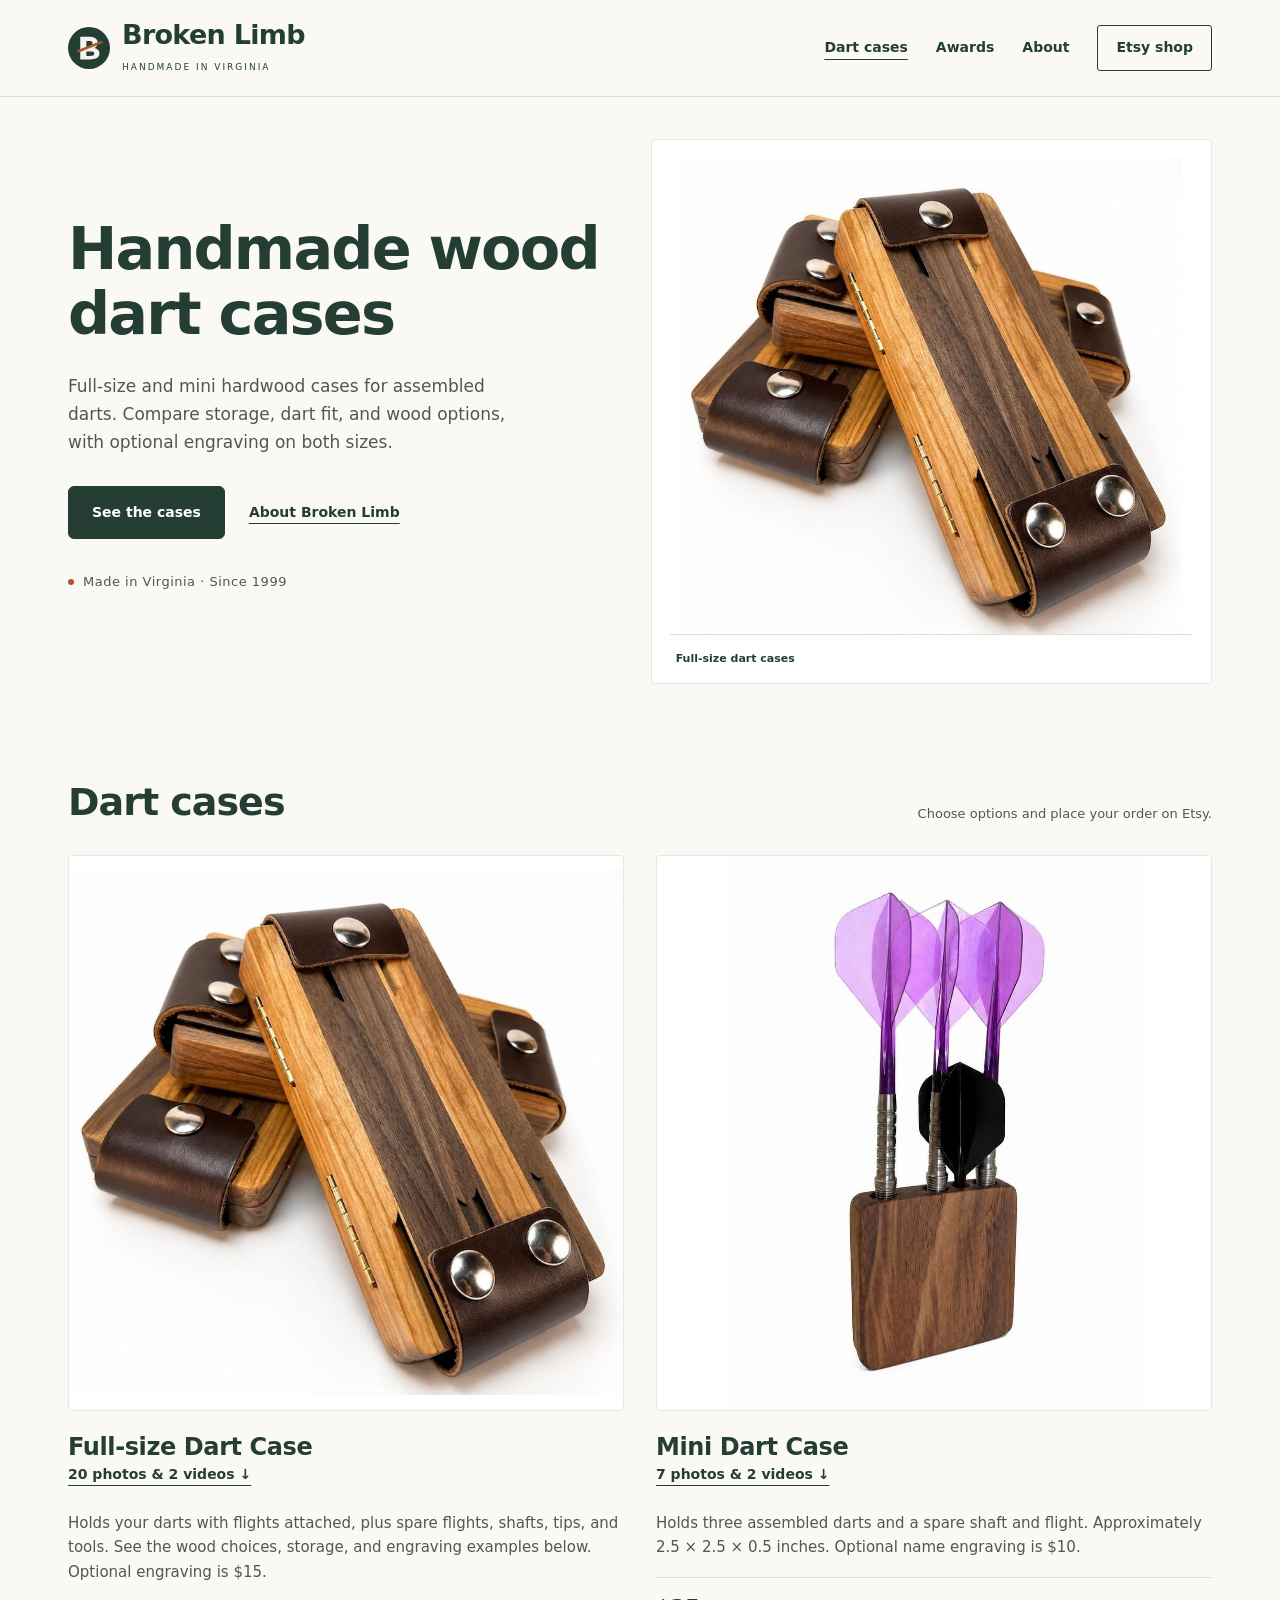
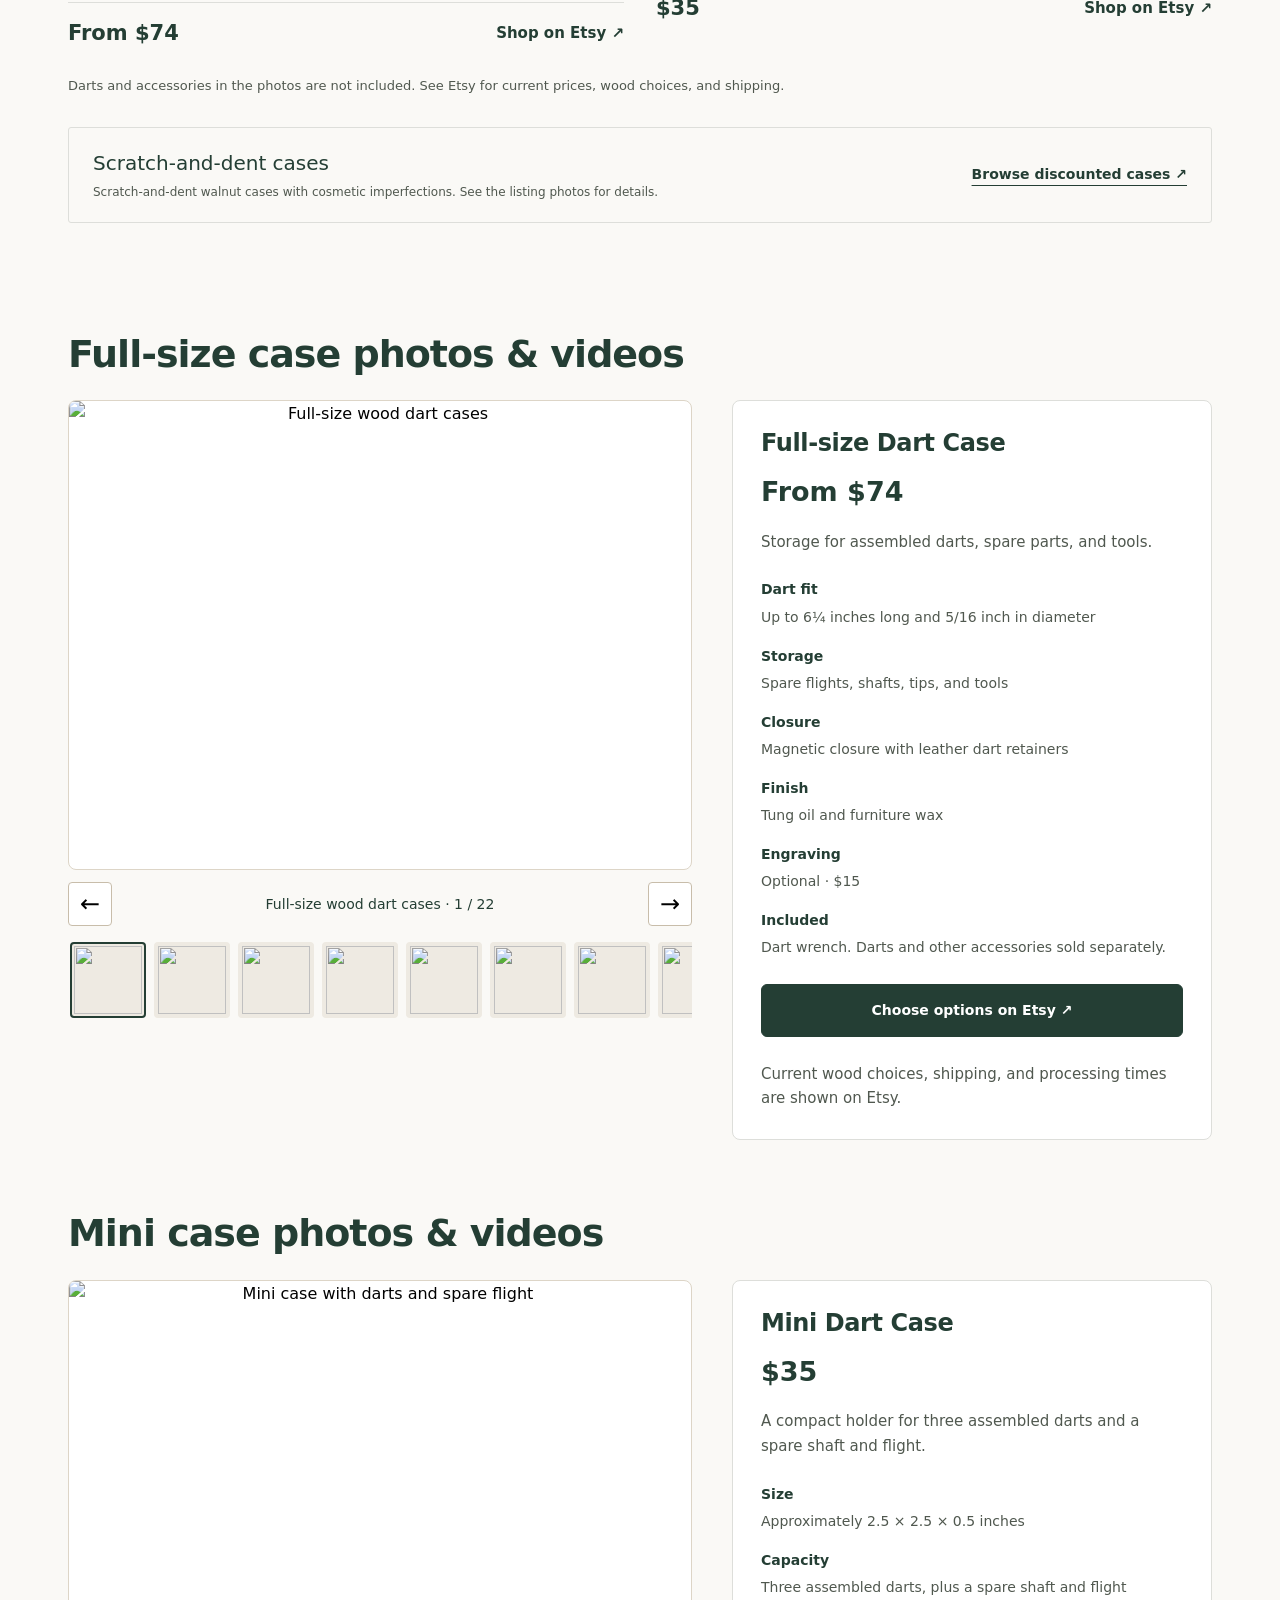
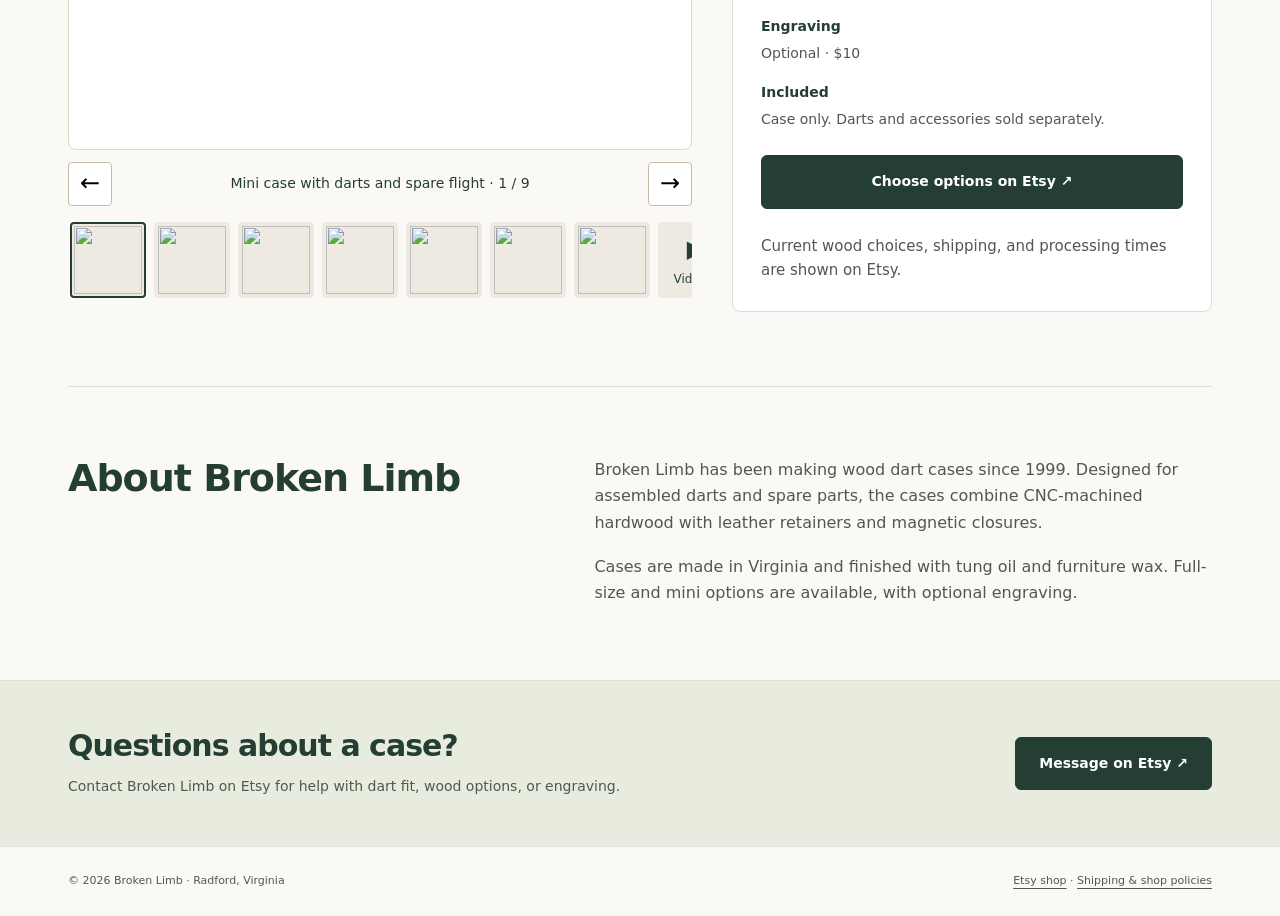
==== commit de2bcad9: "Use brand-focused copy and clearer product specifications beside galleries" ====
--- a/index.html
+++ b/index.html
@@ -3,9 +3,9 @@
 <head>
 <meta charset="utf-8"><meta name="viewport" content="width=device-width,initial-scale=1">
 <title>Broken Limb | Handmade Wood Dart Cases</title>
-<meta name="description" content="Handmade wood dart cases by Pat Barnhart in Radford, Virginia. Full-size and mini cases with optional engraving. Order through Etsy.">
+<meta name="description" content="Handmade wood dart cases from Broken Limb, made in Virginia. Full-size and mini cases with optional engraving. Order through Etsy.">
 <meta name="theme-color" content="#243e34">
-<meta property="og:title" content="Broken Limb | Handmade Wood Dart Cases"><meta property="og:description" content="Full-size and mini wood dart cases, made by Pat Barnhart in Virginia."><meta property="og:image" content="https://pbarnhart1.github.io/broken-limb/assets/dart-case.jpg">
+<meta property="og:title" content="Broken Limb | Handmade Wood Dart Cases"><meta property="og:description" content="Full-size and mini wood dart cases, made in Virginia by Broken Limb."><meta property="og:image" content="https://pbarnhart1.github.io/broken-limb/assets/dart-case.jpg">
 <link rel="icon" href="assets/mark.svg" type="image/svg+xml">
 <link rel="stylesheet" href="style.css">
 </head>
@@ -13,7 +13,7 @@
 <a class="skip" href="#main">Skip to content</a>
 <header><div class="wrap nav"><a class="brand" href="index.html" aria-label="Broken Limb home"><img src="assets/mark.svg" alt="" width="42" height="42"><span><strong>Broken Limb</strong><small>Handmade in Virginia</small></span></a><nav class="navlinks" aria-label="Main navigation"><a href="index.html" aria-current="page">Dart cases</a><a href="awards.html">Awards</a><a href="#story">About</a><a class="navshop" href="https://www.etsy.com/shop/BrokenLimb">Etsy shop</a></nav></div></header>
 <main id="main">
-<section class="wrap hero" aria-labelledby="hero-title"><div><h1 id="hero-title">Handmade wood<br>dart cases</h1><p class="lede">I’ve been making wood dart cases since 1999. Choose a full-size case for your darts and spare parts, or a mini case for carrying just the essentials. Both can be engraved with your name.</p><div class="herolinks"><a class="button" href="#shop">See the cases</a><a class="textlink" href="#story">About Broken Limb</a></div><p class="made">Made by Pat Barnhart · Radford, Virginia</p></div><figure class="herofigure"><img src="assets/dart-case.jpg" alt="Three handcrafted wood dart cases with contrasting wood grain and leather closures" width="794" height="794" fetchpriority="high"><figcaption><strong>Full-size dart cases</strong><span></span></figcaption></figure></section>
+<section class="wrap hero" aria-labelledby="hero-title"><div><h1 id="hero-title">Handmade wood<br>dart cases</h1><p class="lede">Full-size and mini hardwood cases for assembled darts. Compare storage, dart fit, and wood options, with optional engraving on both sizes.</p><div class="herolinks"><a class="button" href="#shop">See the cases</a><a class="textlink" href="#story">About Broken Limb</a></div><p class="made">Made in Virginia · Since 1999</p></div><figure class="herofigure"><img src="assets/dart-case.jpg" alt="Three handcrafted wood dart cases with contrasting wood grain and leather closures" width="794" height="794" fetchpriority="high"><figcaption><strong>Full-size dart cases</strong><span></span></figcaption></figure></section>
 
 <section id="shop" class="wrap section" aria-labelledby="shop-title"><div class="sectionhead"><div><h2 id="shop-title">Dart cases</h2></div><p>Choose options and place your order on Etsy.</p></div>
 <div class="products">
@@ -23,9 +23,9 @@
 
 </div><p class="shopnote">Darts and accessories in the photos are not included. See Etsy for current prices, wood choices, and shipping.</p>
 <div class="outlet"><div><strong>Scratch-and-dent cases</strong><p>Scratch-and-dent walnut cases with cosmetic imperfections. See the listing photos for details.</p></div><a class="textlink" href="https://www.etsy.com/listing/4406843779/scratch-and-dent-walnut-dart-case-by">Browse discounted cases ↗</a></div></section>
-<section class="detail section" aria-labelledby="detail-title"><div class="wrap detailgrid"><div class="detailphoto"><img src="assets/case-open.jpg" alt="Side view of a wood dart case with its leather flap open" loading="lazy"></div><div><h2 id="detail-title">Full-size case details</h2><p class="detailintro">The full-size case has storage for darts and spare parts, magnetic closures, and leather flaps to hold the darts in place.</p><div class="features"><div class="feature"><strong>Dart fit</strong><span>Keep flights attached. Fits darts up to 6¼ inches long and 5/16 inch in diameter.</span></div><div class="feature"><strong>Spare parts</strong><span>Storage for spare flights, shafts, tips, and tools. Dart wrench included.</span></div><div class="feature"><strong>Closures</strong><span>Magnets close the case; leather flaps retain the darts.</span></div><div class="feature"><strong>Finish</strong><span>Tung-oil finish and furniture wax bring out the natural wood.</span></div></div><a class="textlink" href="https://www.etsy.com/listing/482516298/custom-wood-dart-case-by-broken-limb">Choose your wood & engraving on Etsy ↗</a></div></div></section>
-<section class="wrap section"><section class="media-gallery" id="full-gallery" data-gallery="full" aria-label="Full-size case photos & videos"><h2>Full-size case photos & videos</h2><div class="media-stage"><button class="enlarge" type="button" aria-label="Enlarge full photo"><img src="https://i.etsystatic.com/14029514/r/il/d9a682/8492655181/il_794xN.8492655181_gttk.jpg" alt="Full-size wood dart cases" loading="lazy"></button></div><div class="media-toolbar"><button type="button" data-step="-1" aria-label="Previous full photo or video">←</button><p class="media-caption" aria-live="polite">Full-size wood dart cases · 1 / 22</p><button type="button" data-step="1" aria-label="Next full photo or video">→</button></div><div class="media-thumbs"><button type="button" data-media="0" aria-label="Full-size wood dart cases" aria-pressed="true"><img src="https://i.etsystatic.com/14029514/r/il/d9a682/8492655181/il_794xN.8492655181_gttk.jpg" alt="" loading="lazy"></button><button type="button" data-media="1" aria-label="Leather flap open — walnut" aria-pressed="false"><img src="https://i.etsystatic.com/14029514/r/il/12db80/4653613597/il_794xN.4653613597_tm8t.jpg" alt="" loading="lazy"></button><button type="button" data-media="2" aria-label="Leather flap open — cherry" aria-pressed="false"><img src="https://i.etsystatic.com/14029514/r/il/ef26dc/6505651175/il_794xN.6505651175_p6gn.jpg" alt="" loading="lazy"></button><button type="button" data-media="3" aria-label="Leather flap open — mixed woods" aria-pressed="false"><img src="https://i.etsystatic.com/14029514/r/il/520020/7407892180/il_794xN.7407892180_53ka.jpg" alt="" loading="lazy"></button><button type="button" data-media="4" aria-label="Magnetic closure and edge detail" aria-pressed="false"><img src="https://i.etsystatic.com/14029514/r/il/1693fb/8439565996/il_794xN.8439565996_2402.jpg" alt="" loading="lazy"></button><button type="button" data-media="5" aria-label="Three wood choices" aria-pressed="false"><img src="https://i.etsystatic.com/14029514/r/il/5efa5c/8487525209/il_794xN.8487525209_1wop.jpg" alt="" loading="lazy"></button><button type="button" data-media="6" aria-label="Case thickness and side profile" aria-pressed="false"><img src="https://i.etsystatic.com/14029514/r/il/b86eeb/8487517029/il_794xN.8487517029_25c7.jpg" alt="" loading="lazy"></button><button type="button" data-media="7" aria-label="Case dimensions" aria-pressed="false"><img src="https://i.etsystatic.com/14029514/r/il/ed3887/4653619573/il_794xN.4653619573_awrv.jpg" alt="" loading="lazy"></button><button type="button" data-media="8" aria-label="Storage with assembled darts" aria-pressed="false"><img src="https://i.etsystatic.com/14029514/r/il/918064/4605376338/il_794xN.4605376338_4v1e.jpg" alt="" loading="lazy"></button><button type="button" data-media="9" aria-label="Spare parts and included dart tool" aria-pressed="false"><img src="https://i.etsystatic.com/14029514/r/il/49ae63/8439665372/il_794xN.8439665372_2z7x.jpg" alt="" loading="lazy"></button><button type="button" data-media="10" aria-label="Engraving options" aria-pressed="false"><img src="https://i.etsystatic.com/14029514/r/il/2d49dc/4605376422/il_794xN.4605376422_arjm.jpg" alt="" loading="lazy"></button><button type="button" data-media="11" aria-label="Initial engraving example" aria-pressed="false"><img src="https://i.etsystatic.com/14029514/r/il/070b46/8487527293/il_794xN.8487527293_8cr9.jpg" alt="" loading="lazy"></button><button type="button" data-media="12" aria-label="Mixed-wood case" aria-pressed="false"><img src="https://i.etsystatic.com/14029514/r/il/f2d349/8487435597/il_794xN.8487435597_2ftw.jpg" alt="" loading="lazy"></button><button type="button" data-media="13" aria-label="Walnut case" aria-pressed="false"><img src="https://i.etsystatic.com/14029514/r/il/2c61c1/8439560718/il_794xN.8439560718_gfrr.jpg" alt="" loading="lazy"></button><button type="button" data-media="14" aria-label="Mahogany case" aria-pressed="false"><img src="https://i.etsystatic.com/14029514/r/il/bbde42/8487428523/il_794xN.8487428523_q59l.jpg" alt="" loading="lazy"></button><button type="button" data-media="15" aria-label="Cherry case" aria-pressed="false"><img src="https://i.etsystatic.com/14029514/r/il/589936/7455839135/il_794xN.7455839135_de12.jpg" alt="" loading="lazy"></button><button type="button" data-media="16" aria-label="Spare shaft storage detail" aria-pressed="false"><img src="https://i.etsystatic.com/14029514/r/il/825b23/8487416181/il_794xN.8487416181_6e14.jpg" alt="" loading="lazy"></button><button type="button" data-media="17" aria-label="Case open with darts" aria-pressed="false"><img src="https://i.etsystatic.com/14029514/r/il/594cb2/6505661501/il_794xN.6505661501_t38u.jpg" alt="" loading="lazy"></button><button type="button" data-media="18" aria-label="Cases on the CNC machine" aria-pressed="false"><img src="https://i.etsystatic.com/14029514/r/il/f551d9/4653546359/il_794xN.4653546359_aw1y.jpg" alt="" loading="lazy"></button><button type="button" data-media="19" aria-label="Cases during finishing" aria-pressed="false"><img src="https://i.etsystatic.com/14029514/r/il/2ed0a7/8439655320/il_794xN.8439655320_nm3w.jpg" alt="" loading="lazy"></button><button type="button" data-media="20" aria-label="Full product video 1" aria-pressed="false"><span class="video-thumb">▶<small>Video 1</small></span></button><button type="button" data-media="21" aria-label="Full product video 2" aria-pressed="false"><span class="video-thumb">▶<small>Video 2</small></span></button></div></section><section class="media-gallery" id="mini-gallery" data-gallery="mini" aria-label="Mini case photos & videos"><h2>Mini case photos & videos</h2><div class="media-stage"><button class="enlarge" type="button" aria-label="Enlarge mini photo"><img src="https://i.etsystatic.com/14029514/r/il/57f3cb/8444646766/il_794xN.8444646766_9i4j.jpg" alt="Mini case with darts and spare flight" loading="lazy"></button></div><div class="media-toolbar"><button type="button" data-step="-1" aria-label="Previous mini photo or video">←</button><p class="media-caption" aria-live="polite">Mini case with darts and spare flight · 1 / 9</p><button type="button" data-step="1" aria-label="Next mini photo or video">→</button></div><div class="media-thumbs"><button type="button" data-media="0" aria-label="Mini case with darts and spare flight" aria-pressed="true"><img src="https://i.etsystatic.com/14029514/r/il/57f3cb/8444646766/il_794xN.8444646766_9i4j.jpg" alt="" loading="lazy"></button><button type="button" data-media="1" aria-label="Walnut mini case" aria-pressed="false"><img src="https://i.etsystatic.com/14029514/r/il/2d685b/8490008519/il_794xN.8490008519_kach.jpg" alt="" loading="lazy"></button><button type="button" data-media="2" aria-label="Mini case barrel openings" aria-pressed="false"><img src="https://i.etsystatic.com/14029514/r/il/2f73de/8442144068/il_794xN.8442144068_isn7.jpg" alt="" loading="lazy"></button><button type="button" data-media="3" aria-label="Mini case interior and dart fit" aria-pressed="false"><img src="https://i.etsystatic.com/14029514/r/il/68794e/8444651892/il_794xN.8444651892_nyet.jpg" alt="" loading="lazy"></button><button type="button" data-media="4" aria-label="Mini cases with different darts" aria-pressed="false"><img src="https://i.etsystatic.com/14029514/r/il/35ab06/8444649480/il_794xN.8444649480_37vq.jpg" alt="" loading="lazy"></button><button type="button" data-media="5" aria-label="Mini case and spare shaft" aria-pressed="false"><img src="https://i.etsystatic.com/14029514/r/il/f612cf/8490008475/il_794xN.8490008475_5bmo.jpg" alt="" loading="lazy"></button><button type="button" data-media="6" aria-label="Mini cases on the CNC machine" aria-pressed="false"><img src="https://i.etsystatic.com/14029514/r/il/c023bf/8490008533/il_794xN.8490008533_hjx7.jpg" alt="" loading="lazy"></button><button type="button" data-media="7" aria-label="Mini product video 1" aria-pressed="false"><span class="video-thumb">▶<small>Video 1</small></span></button><button type="button" data-media="8" aria-label="Mini product video 2" aria-pressed="false"><span class="video-thumb">▶<small>Video 2</small></span></button></div></section><div id="story" class="about"><div><h2>About Broken Limb</h2><div class="signature">Pat Barnhart<small>Designer & maker · Broken Limb</small></div></div><div class="aboutcopy"><p>I made my first batch of dart cases in 1999. I designed them in CAD and had a CNC supplier machine the parts. I still have a case from that first batch, and it’s still going strong.</p><p>During the pandemic, I bought a desktop CNC and started machining the cases myself. I’ve made more than a thousand cases over the years, with small changes to the design along the way.</p><p>Broken Limb got its name after a ruptured Achilles tendon left me on the couch with time to set up my first online store.</p><a class="textlink" href="https://www.etsy.com/shop/BrokenLimb#about">Read the shop story on Etsy ↗</a></div></div></section>
-<section class="contact" aria-labelledby="contact-title"><div class="wrap contactgrid"><div><h2 id="contact-title">Questions about a case?</h2><p>Send me a message on Etsy about dart fit, wood choices, or engraving.</p></div><a class="button" href="https://www.etsy.com/messages/new?from_action=contact-seller&amp;recipient_id=48315808&amp;referring_id=482516298&amp;referring_type=listing&amp;with_id=48315808">Message on Etsy ↗</a></div></section>
+
+<section class="wrap section"><section class="media-gallery" id="full-gallery" data-gallery="full" aria-label="Full-size case photos & videos"><h2>Full-size case photos & videos</h2><div class="product-detail-layout"><div class="gallery-column"><div class="media-stage"><button class="enlarge" type="button" aria-label="Enlarge full photo"><img src="https://i.etsystatic.com/14029514/r/il/d9a682/8492655181/il_794xN.8492655181_gttk.jpg" alt="Full-size wood dart cases" loading="lazy"></button></div><div class="media-toolbar"><button type="button" data-step="-1" aria-label="Previous full photo or video">←</button><p class="media-caption" aria-live="polite">Full-size wood dart cases · 1 / 22</p><button type="button" data-step="1" aria-label="Next full photo or video">→</button></div><div class="media-thumbs"><button type="button" data-media="0" aria-label="Full-size wood dart cases" aria-pressed="true"><img src="https://i.etsystatic.com/14029514/r/il/d9a682/8492655181/il_794xN.8492655181_gttk.jpg" alt="" loading="lazy"></button><button type="button" data-media="1" aria-label="Leather flap open — walnut" aria-pressed="false"><img src="https://i.etsystatic.com/14029514/r/il/12db80/4653613597/il_794xN.4653613597_tm8t.jpg" alt="" loading="lazy"></button><button type="button" data-media="2" aria-label="Leather flap open — cherry" aria-pressed="false"><img src="https://i.etsystatic.com/14029514/r/il/ef26dc/6505651175/il_794xN.6505651175_p6gn.jpg" alt="" loading="lazy"></button><button type="button" data-media="3" aria-label="Leather flap open — mixed woods" aria-pressed="false"><img src="https://i.etsystatic.com/14029514/r/il/520020/7407892180/il_794xN.7407892180_53ka.jpg" alt="" loading="lazy"></button><button type="button" data-media="4" aria-label="Magnetic closure and edge detail" aria-pressed="false"><img src="https://i.etsystatic.com/14029514/r/il/1693fb/8439565996/il_794xN.8439565996_2402.jpg" alt="" loading="lazy"></button><button type="button" data-media="5" aria-label="Three wood choices" aria-pressed="false"><img src="https://i.etsystatic.com/14029514/r/il/5efa5c/8487525209/il_794xN.8487525209_1wop.jpg" alt="" loading="lazy"></button><button type="button" data-media="6" aria-label="Case thickness and side profile" aria-pressed="false"><img src="https://i.etsystatic.com/14029514/r/il/b86eeb/8487517029/il_794xN.8487517029_25c7.jpg" alt="" loading="lazy"></button><button type="button" data-media="7" aria-label="Case dimensions" aria-pressed="false"><img src="https://i.etsystatic.com/14029514/r/il/ed3887/4653619573/il_794xN.4653619573_awrv.jpg" alt="" loading="lazy"></button><button type="button" data-media="8" aria-label="Storage with assembled darts" aria-pressed="false"><img src="https://i.etsystatic.com/14029514/r/il/918064/4605376338/il_794xN.4605376338_4v1e.jpg" alt="" loading="lazy"></button><button type="button" data-media="9" aria-label="Spare parts and included dart tool" aria-pressed="false"><img src="https://i.etsystatic.com/14029514/r/il/49ae63/8439665372/il_794xN.8439665372_2z7x.jpg" alt="" loading="lazy"></button><button type="button" data-media="10" aria-label="Engraving options" aria-pressed="false"><img src="https://i.etsystatic.com/14029514/r/il/2d49dc/4605376422/il_794xN.4605376422_arjm.jpg" alt="" loading="lazy"></button><button type="button" data-media="11" aria-label="Initial engraving example" aria-pressed="false"><img src="https://i.etsystatic.com/14029514/r/il/070b46/8487527293/il_794xN.8487527293_8cr9.jpg" alt="" loading="lazy"></button><button type="button" data-media="12" aria-label="Mixed-wood case" aria-pressed="false"><img src="https://i.etsystatic.com/14029514/r/il/f2d349/8487435597/il_794xN.8487435597_2ftw.jpg" alt="" loading="lazy"></button><button type="button" data-media="13" aria-label="Walnut case" aria-pressed="false"><img src="https://i.etsystatic.com/14029514/r/il/2c61c1/8439560718/il_794xN.8439560718_gfrr.jpg" alt="" loading="lazy"></button><button type="button" data-media="14" aria-label="Mahogany case" aria-pressed="false"><img src="https://i.etsystatic.com/14029514/r/il/bbde42/8487428523/il_794xN.8487428523_q59l.jpg" alt="" loading="lazy"></button><button type="button" data-media="15" aria-label="Cherry case" aria-pressed="false"><img src="https://i.etsystatic.com/14029514/r/il/589936/7455839135/il_794xN.7455839135_de12.jpg" alt="" loading="lazy"></button><button type="button" data-media="16" aria-label="Spare shaft storage detail" aria-pressed="false"><img src="https://i.etsystatic.com/14029514/r/il/825b23/8487416181/il_794xN.8487416181_6e14.jpg" alt="" loading="lazy"></button><button type="button" data-media="17" aria-label="Case open with darts" aria-pressed="false"><img src="https://i.etsystatic.com/14029514/r/il/594cb2/6505661501/il_794xN.6505661501_t38u.jpg" alt="" loading="lazy"></button><button type="button" data-media="18" aria-label="Cases on the CNC machine" aria-pressed="false"><img src="https://i.etsystatic.com/14029514/r/il/f551d9/4653546359/il_794xN.4653546359_aw1y.jpg" alt="" loading="lazy"></button><button type="button" data-media="19" aria-label="Cases during finishing" aria-pressed="false"><img src="https://i.etsystatic.com/14029514/r/il/2ed0a7/8439655320/il_794xN.8439655320_nm3w.jpg" alt="" loading="lazy"></button><button type="button" data-media="20" aria-label="Full product video 1" aria-pressed="false"><span class="video-thumb">▶<small>Video 1</small></span></button><button type="button" data-media="21" aria-label="Full product video 2" aria-pressed="false"><span class="video-thumb">▶<small>Video 2</small></span></button></div></div><div class="product-specs"><h3>Full-size Dart Case</h3><p class="detailprice">From $74</p><p>Storage for assembled darts, spare parts, and tools.</p><dl><dt>Dart fit</dt><dd>Up to 6¼ inches long and 5/16 inch in diameter</dd><dt>Storage</dt><dd>Spare flights, shafts, tips, and tools</dd><dt>Closure</dt><dd>Magnetic closure with leather dart retainers</dd><dt>Finish</dt><dd>Tung oil and furniture wax</dd><dt>Engraving</dt><dd>Optional · $15</dd><dt>Included</dt><dd>Dart wrench. Darts and other accessories sold separately.</dd></dl><a class="button" href="https://www.etsy.com/listing/482516298/custom-wood-dart-case-by-broken-limb">Choose options on Etsy ↗</a><p class="shopnote">Current wood choices, shipping, and processing times are shown on Etsy.</p></div></div></section><section class="media-gallery" id="mini-gallery" data-gallery="mini" aria-label="Mini case photos & videos"><h2>Mini case photos & videos</h2><div class="product-detail-layout"><div class="gallery-column"><div class="media-stage"><button class="enlarge" type="button" aria-label="Enlarge mini photo"><img src="https://i.etsystatic.com/14029514/r/il/57f3cb/8444646766/il_794xN.8444646766_9i4j.jpg" alt="Mini case with darts and spare flight" loading="lazy"></button></div><div class="media-toolbar"><button type="button" data-step="-1" aria-label="Previous mini photo or video">←</button><p class="media-caption" aria-live="polite">Mini case with darts and spare flight · 1 / 9</p><button type="button" data-step="1" aria-label="Next mini photo or video">→</button></div><div class="media-thumbs"><button type="button" data-media="0" aria-label="Mini case with darts and spare flight" aria-pressed="true"><img src="https://i.etsystatic.com/14029514/r/il/57f3cb/8444646766/il_794xN.8444646766_9i4j.jpg" alt="" loading="lazy"></button><button type="button" data-media="1" aria-label="Walnut mini case" aria-pressed="false"><img src="https://i.etsystatic.com/14029514/r/il/2d685b/8490008519/il_794xN.8490008519_kach.jpg" alt="" loading="lazy"></button><button type="button" data-media="2" aria-label="Mini case barrel openings" aria-pressed="false"><img src="https://i.etsystatic.com/14029514/r/il/2f73de/8442144068/il_794xN.8442144068_isn7.jpg" alt="" loading="lazy"></button><button type="button" data-media="3" aria-label="Mini case interior and dart fit" aria-pressed="false"><img src="https://i.etsystatic.com/14029514/r/il/68794e/8444651892/il_794xN.8444651892_nyet.jpg" alt="" loading="lazy"></button><button type="button" data-media="4" aria-label="Mini cases with different darts" aria-pressed="false"><img src="https://i.etsystatic.com/14029514/r/il/35ab06/8444649480/il_794xN.8444649480_37vq.jpg" alt="" loading="lazy"></button><button type="button" data-media="5" aria-label="Mini case and spare shaft" aria-pressed="false"><img src="https://i.etsystatic.com/14029514/r/il/f612cf/8490008475/il_794xN.8490008475_5bmo.jpg" alt="" loading="lazy"></button><button type="button" data-media="6" aria-label="Mini cases on the CNC machine" aria-pressed="false"><img src="https://i.etsystatic.com/14029514/r/il/c023bf/8490008533/il_794xN.8490008533_hjx7.jpg" alt="" loading="lazy"></button><button type="button" data-media="7" aria-label="Mini product video 1" aria-pressed="false"><span class="video-thumb">▶<small>Video 1</small></span></button><button type="button" data-media="8" aria-label="Mini product video 2" aria-pressed="false"><span class="video-thumb">▶<small>Video 2</small></span></button></div></div><div class="product-specs"><h3>Mini Dart Case</h3><p class="detailprice">$35</p><p>A compact holder for three assembled darts and a spare shaft and flight.</p><dl><dt>Size</dt><dd>Approximately 2.5 × 2.5 × 0.5 inches</dd><dt>Capacity</dt><dd>Three assembled darts, plus a spare shaft and flight</dd><dt>Engraving</dt><dd>Optional · $10</dd><dt>Included</dt><dd>Case only. Darts and accessories sold separately.</dd></dl><a class="button" href="https://www.etsy.com/listing/4564079966/custom-mini-dart-case-by-broken-limb">Choose options on Etsy ↗</a><p class="shopnote">Current wood choices, shipping, and processing times are shown on Etsy.</p></div></div></section><div id="story" class="about"><div><h2>About Broken Limb</h2></div><div class="aboutcopy"><p>Broken Limb has been making wood dart cases since 1999. Designed for assembled darts and spare parts, the cases combine CNC-machined hardwood with leather retainers and magnetic closures.</p><p>Cases are made in Virginia and finished with tung oil and furniture wax. Full-size and mini options are available, with optional engraving.</p></div></div></section>
+<section class="contact" aria-labelledby="contact-title"><div class="wrap contactgrid"><div><h2 id="contact-title">Questions about a case?</h2><p>Contact Broken Limb on Etsy for help with dart fit, wood options, or engraving.</p></div><a class="button" href="https://www.etsy.com/messages/new?from_action=contact-seller&amp;recipient_id=48315808&amp;referring_id=482516298&amp;referring_type=listing&amp;with_id=48315808">Message on Etsy ↗</a></div></section>
 </main><footer class="wrap foot"><span>© 2026 Broken Limb · Radford, Virginia</span><span><a href="https://www.etsy.com/shop/BrokenLimb">Etsy shop</a> · <a href="https://www.etsy.com/shop/BrokenLimb#policies">Shipping & shop policies</a></span></footer>
 
 <dialog aria-label="Enlarged product photo"><div class="dialogbar"><strong id="photo-title"></strong><button type="button" id="close-photo">Close ×</button></div><img id="large-photo" alt=""></dialog><script src="gallery.js" defer></script></body></html>
--- a/style.css
+++ b/style.css
@@ -4,3 +4,5 @@
 
 .hero h1{font-size:clamp(42px,4.8vw,62px);letter-spacing:-1.4px;line-height:1.1}.section{padding-top:55px;padding-bottom:55px}.gallery{grid-template-columns:repeat(2,1fr)}.navlinks [aria-current="page"]{text-decoration:underline;text-underline-offset:7px}.awards-copy{max-width:750px}.awards-copy p{color:var(--muted)}.awards-copy h2{font-size:32px;margin-bottom:18px}.awards-copy ul{padding-left:20px}.awards-copy li{margin-bottom:12px}.awards-copy section{margin-bottom:42px}@media(max-width:650px){.nav{flex-wrap:wrap;padding-top:20px;padding-bottom:18px;gap:16px}.navlinks{gap:22px;flex-wrap:wrap}.hero h1{font-size:44px}.products{grid-template-columns:1fr;gap:35px}.productphoto img{aspect-ratio:1.2}.product h3{font-size:25px}.product p{font-size:15px}.productfoot{display:flex;font-size:14px}.price{margin:0}.gallery{grid-template-columns:1fr}}
 .media-gallery{margin:0 0 72px;scroll-margin-top:130px}.media-gallery h2{margin-bottom:24px}.media-stage{background:#eeeae2;border:1px solid #ddd5c7;height:min(65vw,570px);display:flex;align-items:center;justify-content:center}.media-stage .enlarge{background:transparent;border:0;padding:0;width:100%;height:100%;cursor:zoom-in}.media-stage img,.media-stage video{height:100%;width:100%;object-fit:contain}.media-toolbar{display:flex;align-items:center;justify-content:space-between;gap:12px;padding:12px 0}.media-toolbar button{font-size:24px;width:44px;height:44px;background:white;border:1px solid #c8bdaa;border-radius:4px;cursor:pointer}.media-caption{margin:0;text-align:center;font-size:14px}.media-thumbs{display:flex;gap:8px;overflow-x:auto;padding:4px 2px 12px}.media-thumbs button{flex:0 0 76px;height:76px;padding:2px;border:2px solid transparent;background:#eeeae2;cursor:pointer;border-radius:4px}.media-thumbs button[aria-pressed=true]{border-color:#243e34}.media-thumbs img{width:100%;height:100%;object-fit:cover}.video-thumb{display:grid;place-content:center;height:100%;font-size:24px;color:#243e34}.video-thumb small{font-size:12px}.product>.textlink{display:inline-block;margin-bottom:12px}button:focus-visible{outline:3px solid #a45030;outline-offset:3px}@media(max-width:600px){.media-thumbs button{flex-basis:62px;height:62px}.media-gallery{margin-bottom:48px}.media-stage{height:90vw}}
+/* Product-focused typography and scannable detail layout. */
+:root{--paper:#faf9f6;--muted:#50584f;--line:#dddeda;--serif:system-ui,-apple-system,BlinkMacSystemFont,'Segoe UI',sans-serif}.brand strong{font-weight:750;letter-spacing:-.7px}.hero h1{font-weight:700;font-size:clamp(38px,4.6vw,60px);letter-spacing:-1.8px}.hero{padding-top:42px;padding-bottom:42px}.lede{max-width:460px;font-size:17px}h2{font-weight:650;font-size:clamp(28px,3vw,38px);letter-spacing:-1px}h3,.product h3{font-weight:650;font-size:24px;letter-spacing:-.4px}.product h3{margin-top:22px}.product p{font-size:15px}.productfoot{font-size:15px}.price{font-size:21px;font-weight:700}.shopnote{font-size:13px}.button{font-size:14px;min-height:46px;border-radius:6px}.textlink{font-size:14px}.navlinks{font-size:14px}.product-detail-layout{display:grid;grid-template-columns:minmax(0,1.3fr) minmax(0,1fr);gap:40px;align-items:start}.gallery-column{min-width:0}.product-specs{background:white;border:1px solid var(--line);padding:28px;border-radius:8px}.product-specs h3{margin:0}.product-specs>p{color:var(--muted);font-size:15px}.product-specs .detailprice{color:var(--ink);font-size:27px;font-weight:700;margin:12px 0}.product-specs dl{margin:24px 0}.product-specs dt{font-weight:650;font-size:14px;margin-top:16px}.product-specs dd{margin:4px 0 0;color:var(--muted);font-size:14px}.product-specs .button{width:100%}.product-detail-layout .media-stage{height:470px;background:white;border-radius:8px;overflow:hidden}.media-thumbs{padding-bottom:16px}.media-toolbar button{flex-shrink:0}.aboutcopy p{font-size:16px}.made{font-size:13px}.contact h2{font-size:30px}.awards-copy h2{font-size:28px}@media(max-width:800px){.product-detail-layout{grid-template-columns:1fr;gap:24px}.product-detail-layout .media-stage{height:min(85vw,540px)}.product-specs{padding:22px}}@media(max-width:650px){.hero h1{font-size:42px}.sectionhead p{font-size:14px}.navlinks{gap:20px}.media-caption{font-size:13px}.product p{font-size:15px}}
